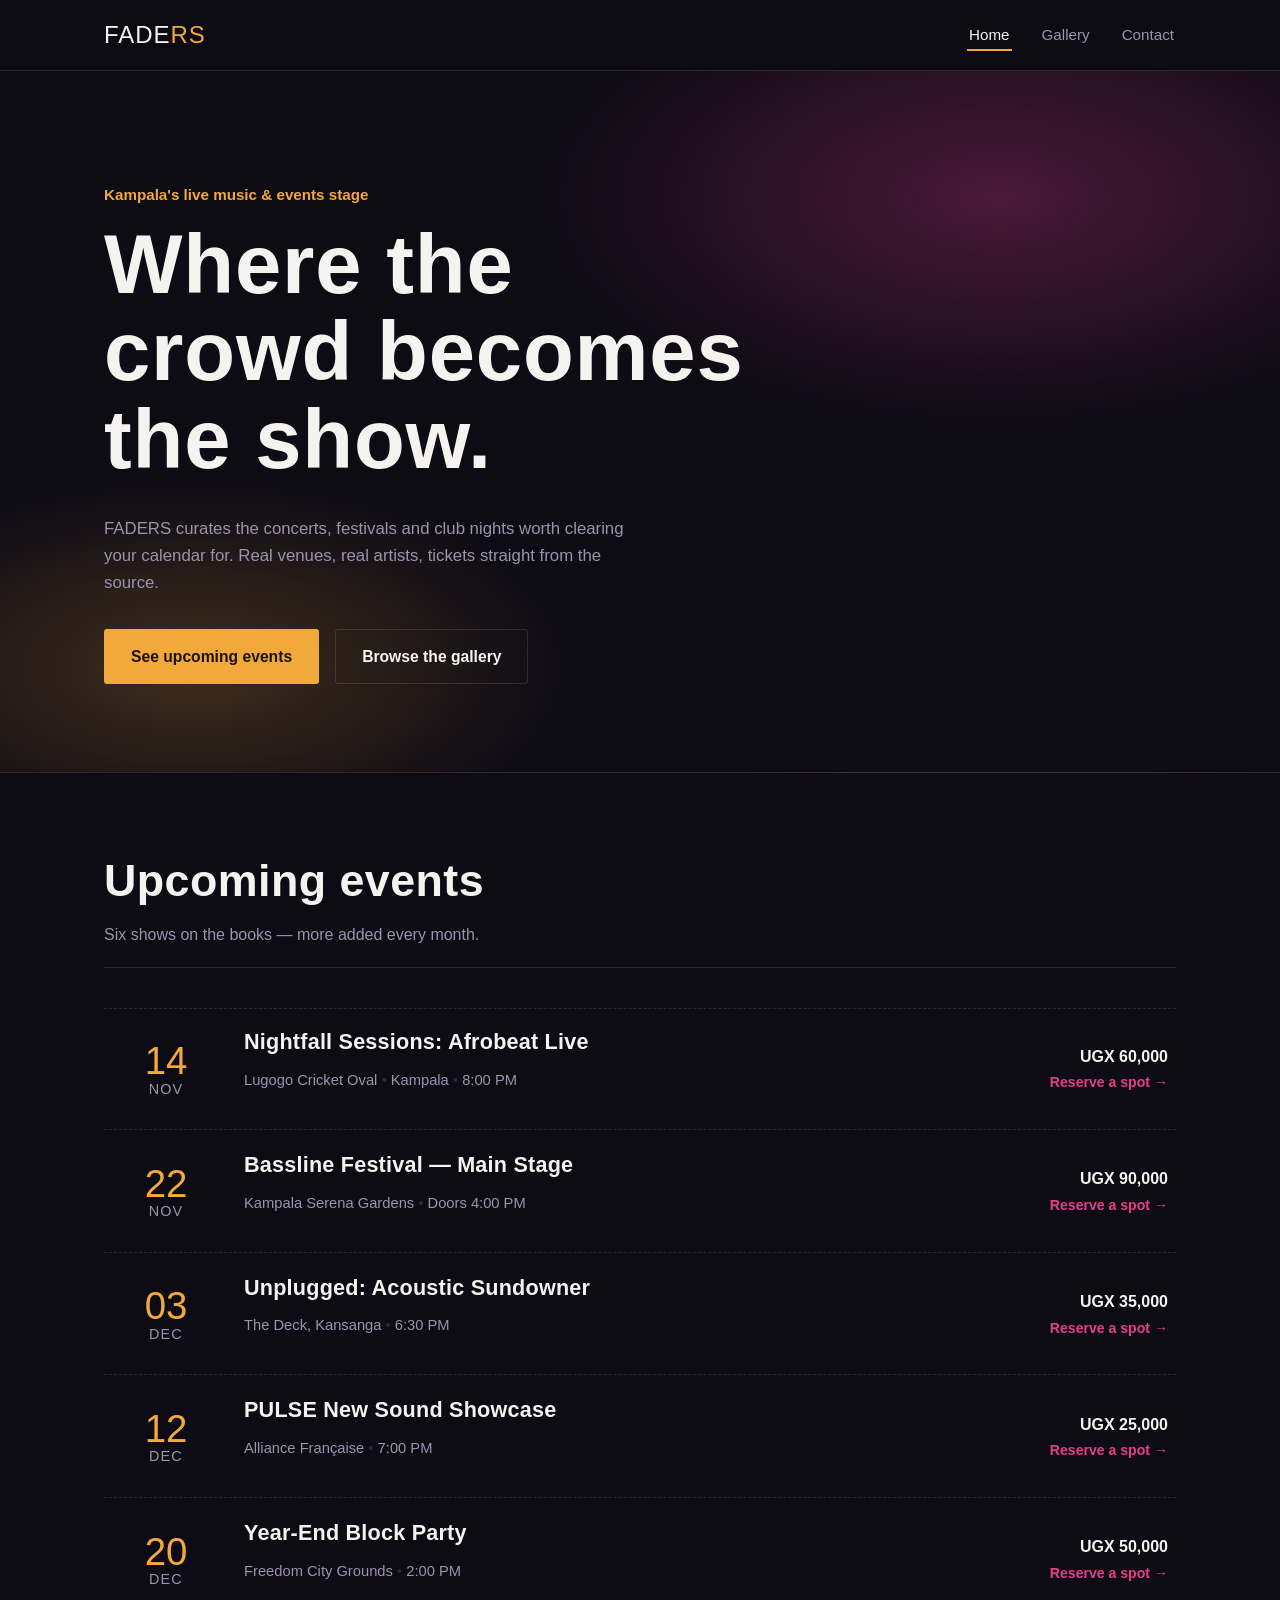
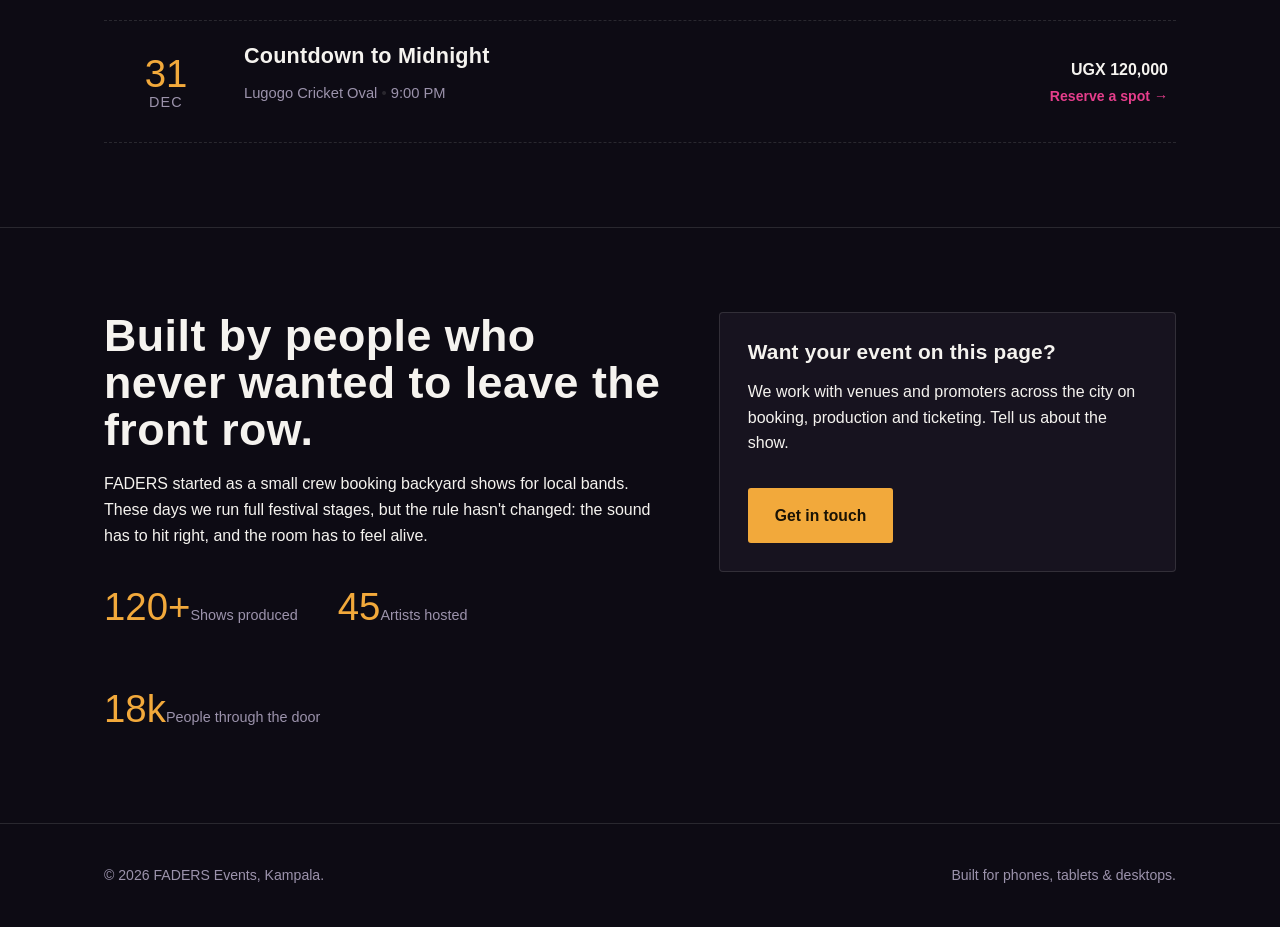
==== index.html @ a29835c3 "Rename PULSE to FADERS in index.html" ====
<!DOCTYPE html>
<html lang="en">
<head>
  <meta charset="UTF-8" />
  <meta name="viewport" content="width=device-width, initial-scale=1, viewport-fit=cover" />
  <title>FADERS— Live Concerts &amp; Events</title>
  <meta name="description" content="FADERS brings you the city's best concerts and live events — see who's playing next, browse the gallery, and get in touch." />
  <meta http-equiv="Content-Security-Policy" content="default-src 'self'; img-src 'self' https: data:; style-src 'self' https://fonts.googleapis.com 'unsafe-inline'; font-src https://fonts.gstatic.com; script-src 'self';">
  <link rel="stylesheet" href="css/styles.css" />
</head>
<body>
  <a class="skip-link" href="#main">Skip to content</a>

  <header class="site-header">
    <nav class="nav">
      <a class="brand" href="index.html">FADE<span>RS</span></a>
      <button class="nav-toggle" aria-label="Toggle menu" aria-expanded="false">
        <span></span><span></span><span></span>
      </button>
      <ul class="nav-links">
        <li><a href="index.html" aria-current="page">Home</a></li>
        <li><a href="gallery.html">Gallery</a></li>
        <li><a href="contact.html">Contact</a></li>
      </ul>
    </nav>
  </header>

  <main id="main">
    <section class="hero">
      <div class="container">
        <p class="hero-eyebrow">Kampala's live music &amp; events stage</p>
        <h1>Where the crowd becomes the show.</h1>
        <p class="lead">
          FADERS curates the concerts, festivals and club nights worth clearing your calendar for.
          Real venues, real artists, tickets straight from the source.
        </p>
        <div class="hero-actions">
          <a class="btn btn-primary" href="#events">See upcoming events</a>
          <a class="btn btn-ghost" href="gallery.html">Browse the gallery</a>
        </div>
      </div>
    </section>

    <section class="section" id="events">
      <div class="container">
        <div class="section-head">
          <div>
            <h2>Upcoming events</h2>
            <p>Six shows on the books — more added every month.</p>
          </div>
        </div>

        <div class="tickets">
          <article class="ticket">
            <div class="ticket-date"><span class="day">14</span><span class="mon">NOV</span></div>
            <div class="ticket-info">
              <h3>Nightfall Sessions: Afrobeat Live</h3>
              <p class="meta"><span>Lugogo Cricket Oval</span><span>Kampala</span><span>8:00 PM</span></p>
            </div>
            <div class="ticket-price"><span class="amount">UGX 60,000</span><a href="contact.html">Reserve a spot →</a></div>
          </article>

          <article class="ticket">
            <div class="ticket-date"><span class="day">22</span><span class="mon">NOV</span></div>
            <div class="ticket-info">
              <h3>Bassline Festival — Main Stage</h3>
              <p class="meta"><span>Kampala Serena Gardens</span><span>Doors 4:00 PM</span></p>
            </div>
            <div class="ticket-price"><span class="amount">UGX 90,000</span><a href="contact.html">Reserve a spot →</a></div>
          </article>

          <article class="ticket">
            <div class="ticket-date"><span class="day">03</span><span class="mon">DEC</span></div>
            <div class="ticket-info">
              <h3>Unplugged: Acoustic Sundowner</h3>
              <p class="meta"><span>The Deck, Kansanga</span><span>6:30 PM</span></p>
            </div>
            <div class="ticket-price"><span class="amount">UGX 35,000</span><a href="contact.html">Reserve a spot →</a></div>
          </article>

          <article class="ticket">
            <div class="ticket-date"><span class="day">12</span><span class="mon">DEC</span></div>
            <div class="ticket-info">
              <h3>PULSE New Sound Showcase</h3>
              <p class="meta"><span>Alliance Française</span><span>7:00 PM</span></p>
            </div>
            <div class="ticket-price"><span class="amount">UGX 25,000</span><a href="contact.html">Reserve a spot →</a></div>
          </article>

          <article class="ticket">
            <div class="ticket-date"><span class="day">20</span><span class="mon">DEC</span></div>
            <div class="ticket-info">
              <h3>Year-End Block Party</h3>
              <p class="meta"><span>Freedom City Grounds</span><span>2:00 PM</span></p>
            </div>
            <div class="ticket-price"><span class="amount">UGX 50,000</span><a href="contact.html">Reserve a spot →</a></div>
          </article>

          <article class="ticket">
            <div class="ticket-date"><span class="day">31</span><span class="mon">DEC</span></div>
            <div class="ticket-info">
              <h3>Countdown to Midnight</h3>
              <p class="meta"><span>Lugogo Cricket Oval</span><span>9:00 PM</span></p>
            </div>
            <div class="ticket-price"><span class="amount">UGX 120,000</span><a href="contact.html">Reserve a spot →</a></div>
          </article>
        </div>
      </div>
    </section>

    <section class="section" style="border-top:1px solid var(--line)">
      <div class="container about-grid">
        <div>
          <h2>Built by people who never wanted to leave the front row.</h2>
          <p>
            FADERS started as a small crew booking backyard shows for local bands.
            These days we run full festival stages, but the rule hasn't changed:
            the sound has to hit right, and the room has to feel alive.
          </p>
          <div class="stat-row">
            <div class="stat"><span class="num">120+</span><span class="label">Shows produced</span></div>
            <div class="stat"><span class="num">45</span><span class="label">Artists hosted</span></div>
            <div class="stat"><span class="num">18k</span><span class="label">People through the door</span></div>
          </div>
        </div>
        <div class="info-card">
          <h3>Want your event on this page?</h3>
          <p style="max-width:none;">
            We work with venues and promoters across the city on booking,
            production and ticketing. Tell us about the show.
          </p>
          <a class="btn btn-primary" href="contact.html" style="margin-top:16px;">Get in touch</a>
        </div>
      </div>
    </section>
  </main>

  <footer class="site-footer">
    <div class="container footer-row">
      <span>© 2026 FADERS Events, Kampala.</span>
      <span>Built for phones, tablets &amp; desktops.</span>
    </div>
  </footer>

  <script src="js/script.js"></script>
</body>
</html>
---- css/styles.css ----
/* =========================================================
   PULSE — Concert & Event Site
   Token system
   Color:
     --ink        #0D0B14  (stage-black background)
     --ink-raised #17131F  (panels, slightly lifted)
     --paper      #F5F3EF  (primary text / light surfaces)
     --muted      #9C93AC  (secondary text, violet-grey)
     --amber      #F2A93B  (spotlight accent — primary)
     --magenta    #E63E8C  (secondary accent — used sparingly)
     --line       rgba(245,243,239,0.12) (hairline dividers)
   Type:
     Display: "Bebas Neue" — poster/ticket headline face
     Body:    "Work Sans"  — clean, humanist body face
   ========================================================= */

@import url('https://fonts.googleapis.com/css2?family=Bebas+Neue&family=Work+Sans:wght@400;500;600&display=swap');

:root{
  --ink: #0D0B14;
  --ink-raised: #17131F;
  --paper: #F5F3EF;
  --muted: #9C93AC;
  --amber: #F2A93B;
  --magenta: #E63E8C;
  --line: rgba(245,243,239,0.12);
  --max: 1120px;
}

*{ box-sizing: border-box; }
html{ scroll-behavior: smooth; }

body{
  margin:0;
  background: var(--ink);
  color: var(--paper);
  font-family: 'Work Sans', -apple-system, BlinkMacSystemFont, sans-serif;
  font-size: 16px;
  line-height: 1.6;
  -webkit-font-smoothing: antialiased;
}

img{ max-width:100%; display:block; }
a{ color: inherit; text-decoration:none; }

h1,h2,h3{
  font-family:'Bebas Neue', 'Work Sans', sans-serif;
  letter-spacing: 0.01em;
  line-height: 1.05;
  margin: 0 0 0.4em;
}
h1{ font-size: clamp(2.6rem, 7vw, 5.2rem); }
h2{ font-size: clamp(1.8rem, 4.2vw, 2.8rem); }
h3{ font-size: 1.3rem; }
p{ max-width: 62ch; color: var(--paper); }
p.lead{ color: var(--muted); font-size:1.05rem; max-width:56ch; }

.container{
  max-width: var(--max);
  margin: 0 auto;
  padding: 0 24px;
}

/* ---------- Header / nav ---------- */
.site-header{
  position: sticky; top:0; z-index: 50;
  background: rgba(13,11,20,0.86);
  backdrop-filter: blur(10px);
  border-bottom: 1px solid var(--line);
}
.nav{
  display:flex; align-items:center; justify-content:space-between;
  padding: 16px 24px;
  max-width: var(--max); margin:0 auto;
}
.brand{
  font-family:'Bebas Neue', sans-serif;
  font-size: 1.5rem;
  letter-spacing: 0.04em;
  color: var(--paper);
}
.brand span{ color: var(--amber); }

.nav-links{
  display:flex; gap: 28px;
  list-style:none; margin:0; padding:0;
}
.nav-links a{
  color: var(--muted);
  font-weight:500;
  font-size: 0.95rem;
  padding: 6px 2px;
  border-bottom: 2px solid transparent;
  transition: color .2s ease, border-color .2s ease;
}
.nav-links a:hover,
.nav-links a[aria-current="page"]{
  color: var(--paper);
  border-color: var(--amber);
}

.nav-toggle{
  display:none;
  background:none; border:0; cursor:pointer;
  padding: 6px;
}
.nav-toggle span{
  display:block; width:24px; height:2px; margin:5px 0;
  background: var(--paper); transition: transform .2s ease, opacity .2s ease;
}

@media (max-width: 760px){
  .nav-toggle{ display:block; }
  .nav-links{
    position:absolute; top:100%; left:0; right:0;
    flex-direction:column; gap:0;
    background: var(--ink-raised);
    border-bottom: 1px solid var(--line);
    max-height:0; overflow:hidden;
    transition: max-height .25s ease;
  }
  .nav-links.open{ max-height: 320px; }
  .nav-links li{ border-top:1px solid var(--line); }
  .nav-links a{ display:block; padding: 16px 24px; border-bottom:none; }
}

/* ---------- Hero ---------- */
.hero{
  position:relative;
  padding: 96px 0 88px;
  overflow:hidden;
  background:
    radial-gradient(60% 55% at 78% 18%, rgba(230,62,140,0.28), transparent 60%),
    radial-gradient(50% 45% at 15% 85%, rgba(242,169,59,0.22), transparent 60%),
    var(--ink);
  border-bottom: 1px solid var(--line);
}
.hero-eyebrow{
  color: var(--amber);
  font-weight:600;
  font-size:0.95rem;
  margin-bottom: 14px;
}
.hero h1{ max-width: 14ch; }
.hero .lead{ margin-top: 18px; }
.hero-actions{ display:flex; gap:16px; margin-top:32px; flex-wrap:wrap; }

.btn{
  display:inline-flex; align-items:center; gap:8px;
  padding: 14px 26px;
  border-radius: 3px;
  font-weight:600; font-size:0.98rem;
  border: 1px solid transparent;
  cursor:pointer;
  transition: transform .15s ease, background .2s ease, border-color .2s ease;
}
.btn:active{ transform: translateY(1px); }
.btn-primary{ background: var(--amber); color: #1a1305; }
.btn-primary:hover{ background:#f7ba5a; }
.btn-ghost{ border-color: var(--line); color: var(--paper); }
.btn-ghost:hover{ border-color: var(--paper); }

/* ---------- Ticket-stub event list ---------- */
.section{ padding: 84px 0; }
.section-head{
  display:flex; align-items:baseline; justify-content:space-between;
  gap:24px; margin-bottom: 40px; flex-wrap:wrap;
  border-bottom: 1px solid var(--line);
  padding-bottom: 20px;
}
.section-head p{ color: var(--muted); margin:0; }

.tickets{ display:flex; flex-direction:column; gap:2px; }

.ticket{
  display:grid;
  grid-template-columns: 108px 1fr auto;
  align-items:center;
  gap: 24px;
  padding: 22px 8px;
  border-bottom: 1px dashed var(--line);
  position:relative;
}
.ticket:first-child{ border-top: 1px dashed var(--line); }

.ticket-date{
  font-family:'Bebas Neue', sans-serif;
  color: var(--amber);
  text-align:center;
  line-height:1;
}
.ticket-date .day{ font-size: 2.4rem; display:block; }
.ticket-date .mon{ font-size: 0.9rem; color: var(--muted); letter-spacing:0.08em; }

.ticket-info h3{ margin:0 0 6px; font-size:1.35rem; }
.ticket-info .meta{ color: var(--muted); font-size:0.92rem; }
.ticket-info .meta span:not(:last-child)::after{ content:"  •  "; color: var(--line); }

.ticket-price{ text-align:right; }
.ticket-price .amount{ display:block; font-weight:600; color: var(--paper); }
.ticket-price a{
  font-size:0.88rem; color: var(--magenta); font-weight:600;
}

@media (max-width: 620px){
  .ticket{ grid-template-columns: 72px 1fr; }
  .ticket-price{ grid-column: 1 / -1; text-align:left; margin-top:6px; }
}

/* ---------- About / stats ---------- */
.about-grid{
  display:grid; grid-template-columns: 1.1fr 0.9fr; gap: 56px; align-items:start;
}
.stat-row{ display:flex; gap: 40px; margin-top: 28px; flex-wrap:wrap; }
.stat .num{ font-family:'Bebas Neue', sans-serif; font-size:2.4rem; color: var(--amber); }
.stat .label{ color: var(--muted); font-size:0.9rem; }

@media (max-width: 820px){
  .about-grid{ grid-template-columns: 1fr; }
}

/* ---------- Gallery ---------- */
.filter-bar{
  display:flex; gap:10px; flex-wrap:wrap; margin-bottom: 32px;
}
.filter-btn{
  background:none; border:1px solid var(--line); color: var(--muted);
  padding: 9px 18px; border-radius: 999px; font-size:0.88rem; font-weight:500;
  cursor:pointer; transition: all .2s ease;
}
.filter-btn:hover{ border-color: var(--amber); color: var(--paper); }
.filter-btn.active{ background: var(--amber); border-color: var(--amber); color:#1a1305; }

.gallery-grid{
  display:grid;
  grid-template-columns: repeat(4, 1fr);
  grid-auto-rows: 160px;
  gap: 10px;
}
.gallery-item{
  position:relative; overflow:hidden; cursor:pointer;
  background: var(--ink-raised);
}
.gallery-item img{
  width:100%; height:100%; object-fit:cover;
  transition: transform .4s ease, filter .4s ease;
  filter: grayscale(0.15) contrast(1.05);
}
.gallery-item:hover img{ transform: scale(1.06); filter: grayscale(0) contrast(1.1); }
.gallery-item .tag{
  position:absolute; left:10px; bottom:10px;
  font-size:0.72rem; font-weight:600; letter-spacing:0.03em;
  color: var(--paper); background: rgba(13,11,20,0.72);
  padding: 5px 10px; border-radius:3px;
  backdrop-filter: blur(3px);
}

.gallery-item.big{ grid-row: span 2; grid-column: span 2; }

@media (max-width: 900px){
  .gallery-grid{ grid-template-columns: repeat(3, 1fr); grid-auto-rows: 130px; }
}
@media (max-width: 620px){
  .gallery-grid{ grid-template-columns: repeat(2, 1fr); grid-auto-rows: 120px; }
  .gallery-item.big{ grid-column: span 2; grid-row: span 1; }
}

/* Lightbox */
.lightbox{
  position:fixed; inset:0; background: rgba(8,7,12,0.94);
  display:none; align-items:center; justify-content:center;
  z-index: 100; padding: 24px;
}
.lightbox.open{ display:flex; }
.lightbox img{ max-width: min(920px, 92vw); max-height: 82vh; border-radius:4px; }
.lightbox-cap{ color: var(--muted); text-align:center; margin-top:14px; font-size:0.9rem; }
.lightbox-close{
  position:absolute; top:22px; right:26px;
  background:none; border:1px solid var(--line); color: var(--paper);
  width:40px; height:40px; border-radius:50%; font-size:1.1rem; cursor:pointer;
}
.lightbox-nav{
  position:absolute; top:50%; transform:translateY(-50%);
  background:none; border:1px solid var(--line); color: var(--paper);
  width:44px; height:44px; border-radius:50%; font-size:1.2rem; cursor:pointer;
}
.lightbox-prev{ left:20px; } .lightbox-next{ right:20px; }

/* ---------- Contact ---------- */
.contact-grid{
  display:grid; grid-template-columns: 1fr 0.85fr; gap: 56px;
}
.field{ margin-bottom: 20px; }
.field label{
  display:block; font-size:0.86rem; color: var(--muted); margin-bottom:8px; font-weight:500;
}
.field input, .field textarea{
  width:100%; background: var(--ink-raised); border: 1px solid var(--line);
  color: var(--paper); padding: 13px 14px; border-radius:4px; font-size:0.98rem;
  font-family: inherit;
}
.field input:focus, .field textarea:focus{
  outline: 2px solid var(--amber); outline-offset:1px; border-color: var(--amber);
}
.field .error{ color: var(--magenta); font-size:0.82rem; margin-top:6px; display:none; }
.field.invalid .error{ display:block; }
.field.invalid input, .field.invalid textarea{ border-color: var(--magenta); }

.form-status{
  margin-top:16px; padding:14px 16px; border-radius:4px; font-size:0.92rem;
  display:none; border:1px solid var(--line);
}
.form-status.show{ display:block; }
.form-status.ok{ color: var(--amber); border-color: var(--amber); }

.info-card{
  background: var(--ink-raised); border:1px solid var(--line); border-radius:4px;
  padding: 28px; margin-bottom:18px;
}
.info-card h3{ margin-bottom:10px; }
.info-card .row{ display:flex; gap:12px; color:var(--muted); margin-bottom:8px; font-size:0.94rem; }
.socials{ display:flex; gap:14px; margin-top:16px; }
.socials a{
  border:1px solid var(--line); border-radius:50%; width:38px; height:38px;
  display:flex; align-items:center; justify-content:center; font-size:0.85rem;
  color: var(--paper); transition: border-color .2s ease, color .2s ease;
}
.socials a:hover{ border-color: var(--amber); color: var(--amber); }

@media (max-width: 820px){
  .contact-grid{ grid-template-columns: 1fr; }
}

/* ---------- Footer ---------- */
.site-footer{
  border-top:1px solid var(--line);
  padding: 40px 0;
  color: var(--muted);
  font-size:0.88rem;
}
.footer-row{
  display:flex; justify-content:space-between; align-items:center; flex-wrap:wrap; gap:12px;
}

/* ---------- Utility ---------- */
.skip-link{
  position:absolute; left:-999px; top:0;
  background: var(--amber); color:#1a1305; padding:10px 16px; z-index:200;
}
.skip-link:focus{ left: 12px; top:12px; }

@media (prefers-reduced-motion: reduce){
  *{ animation-duration:0.001ms !important; transition-duration:0.001ms !important; }
}
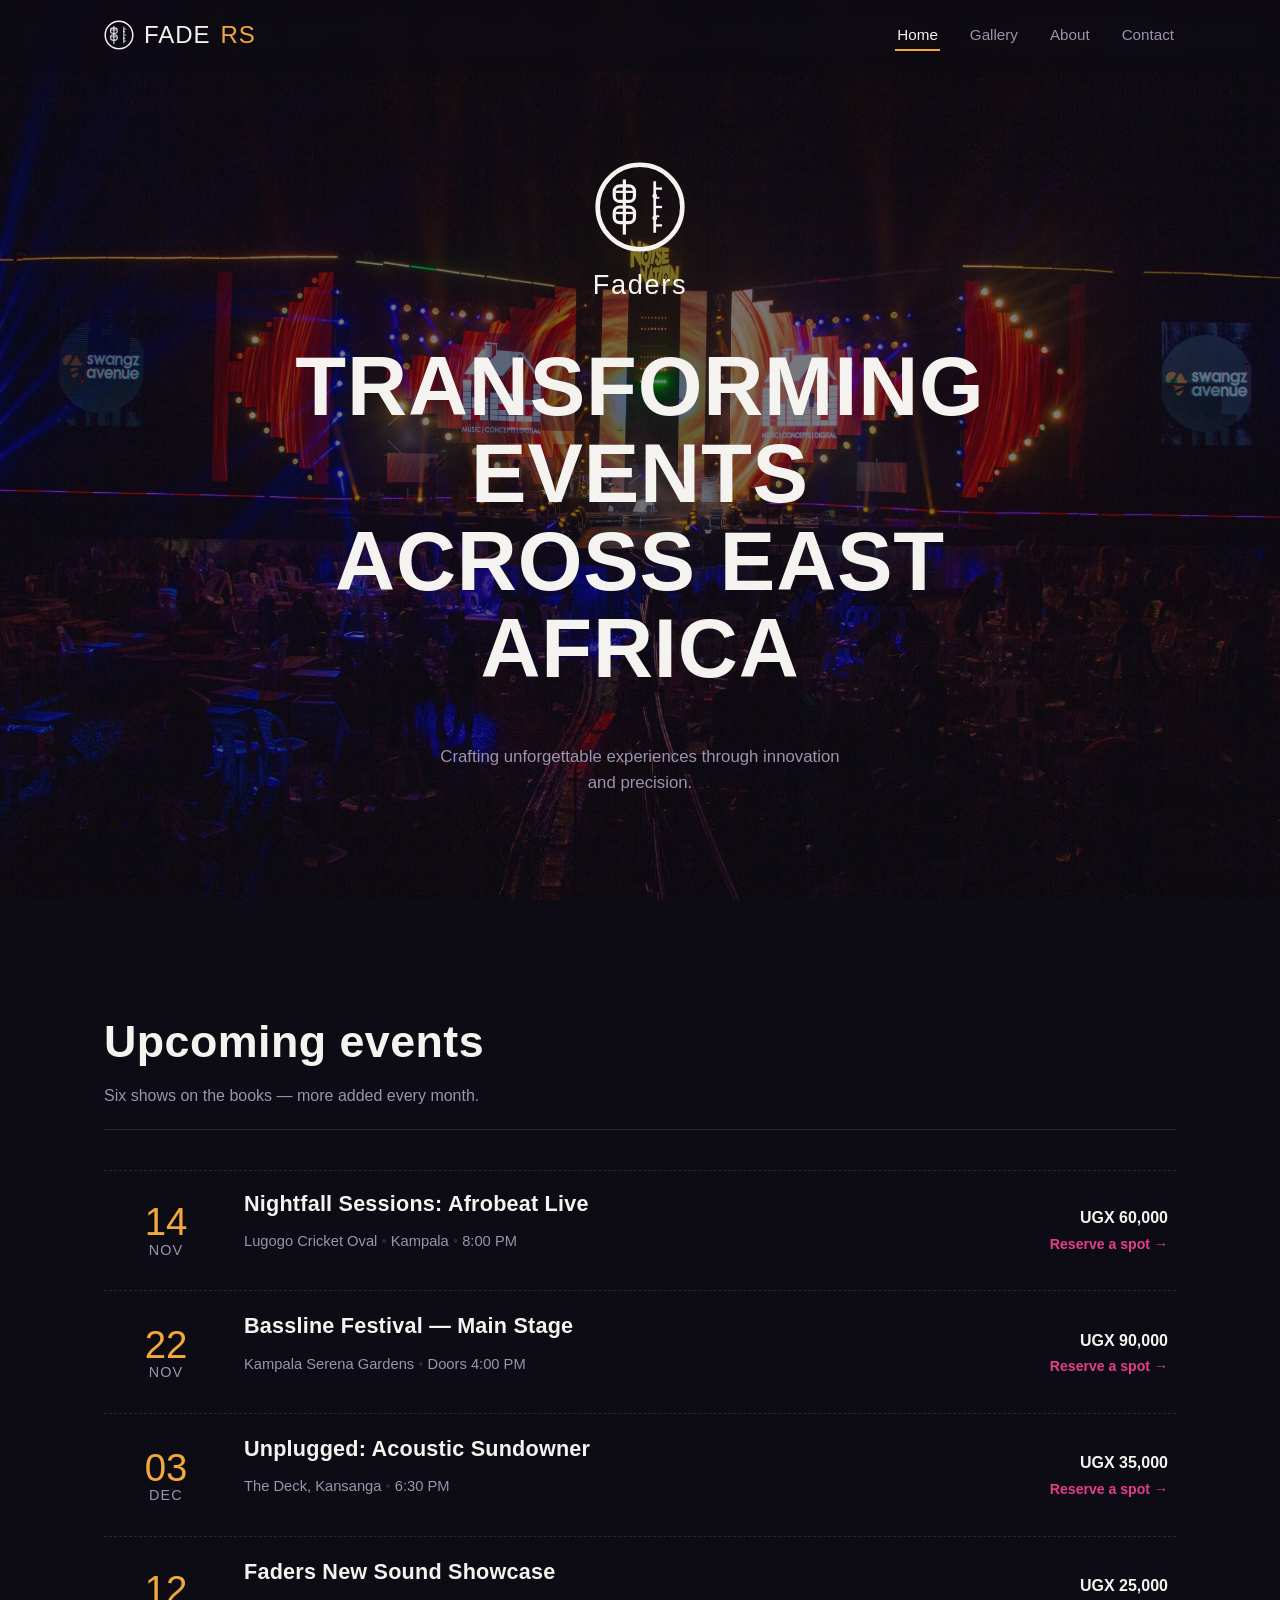
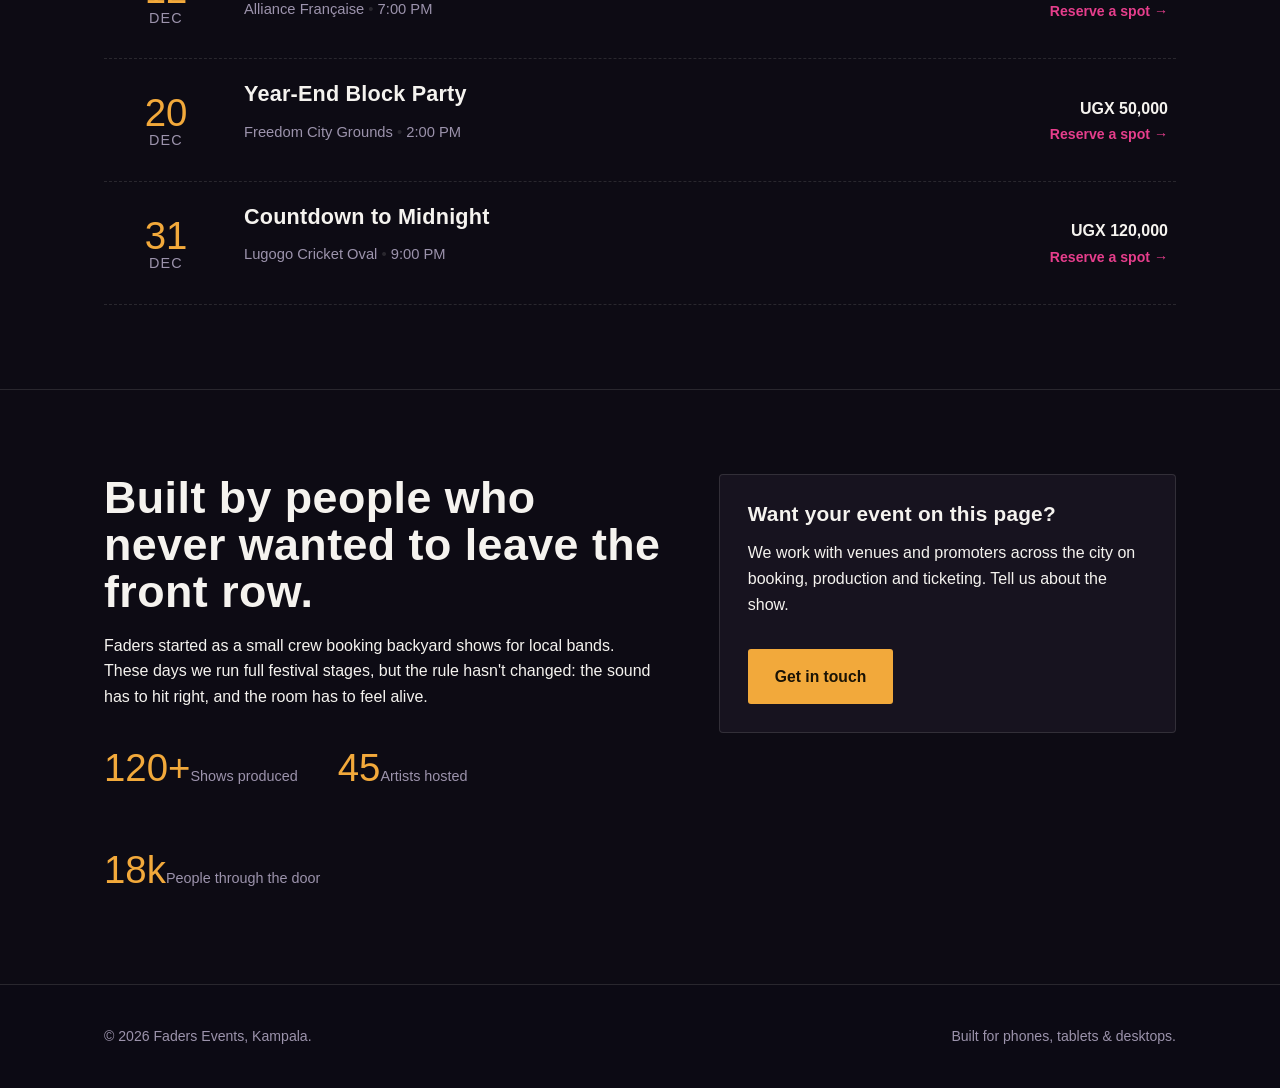
==== commit ee106e18: "Add files via upload" ====
--- a/index.html
+++ b/index.html
@@ -3,23 +3,44 @@
 <head>
   <meta charset="UTF-8" />
   <meta name="viewport" content="width=device-width, initial-scale=1, viewport-fit=cover" />
-  <title>FADERS— Live Concerts &amp; Events</title>
-  <meta name="description" content="FADERS brings you the city's best concerts and live events — see who's playing next, browse the gallery, and get in touch." />
+  <title>Faders — Live Concerts &amp; Events</title>
+  <meta name="description" content="Faders brings you the city's best concerts and live events — see who's playing next, browse the gallery, and get in touch." />
   <meta http-equiv="Content-Security-Policy" content="default-src 'self'; img-src 'self' https: data:; style-src 'self' https://fonts.googleapis.com 'unsafe-inline'; font-src https://fonts.gstatic.com; script-src 'self';">
   <link rel="stylesheet" href="css/styles.css" />
 </head>
 <body>
   <a class="skip-link" href="#main">Skip to content</a>
 
-  <header class="site-header">
+  <div class="site-top-bg" aria-hidden="true"></div>
+
+  <header class="site-header site-header--home">
     <nav class="nav">
-      <a class="brand" href="index.html">FADE<span>RS</span></a>
+      <a class="brand" href="index.html">
+        <svg class="brand-mark" viewBox="0 0 100 100" aria-hidden="true" focusable="false">
+          <circle cx="50" cy="50" r="46" fill="none" stroke="currentColor" stroke-width="5"/>
+          <line x1="33" y1="20" x2="33" y2="80" stroke="currentColor" stroke-width="3.5"/>
+          <rect x="22" y="27" width="22" height="17" rx="6" fill="none" stroke="currentColor" stroke-width="3.5"/>
+          <line x1="23.5" y1="33.5" x2="42.5" y2="33.5" stroke="currentColor" stroke-width="2.5"/>
+          <rect x="22" y="50" width="22" height="17" rx="6" fill="none" stroke="currentColor" stroke-width="3.5"/>
+          <line x1="23.5" y1="56.5" x2="42.5" y2="56.5" stroke="currentColor" stroke-width="2.5"/>
+          <line x1="66" y1="22" x2="66" y2="78" stroke="currentColor" stroke-width="3"/>
+          <line x1="66" y1="30" x2="74" y2="30" stroke="currentColor" stroke-width="2.5"/>
+          <line x1="66" y1="40" x2="71" y2="40" stroke="currentColor" stroke-width="2"/>
+          <line x1="66" y1="50" x2="74" y2="50" stroke="currentColor" stroke-width="2.5"/>
+          <line x1="66" y1="60" x2="71" y2="60" stroke="currentColor" stroke-width="2"/>
+          <line x1="66" y1="70" x2="74" y2="70" stroke="currentColor" stroke-width="2.5"/>
+          <circle cx="66" cy="38" r="2.6" fill="currentColor"/>
+          <circle cx="66" cy="62" r="2.6" fill="currentColor"/>
+        </svg>
+        FADE<span>RS</span>
+      </a>
       <button class="nav-toggle" aria-label="Toggle menu" aria-expanded="false">
         <span></span><span></span><span></span>
       </button>
       <ul class="nav-links">
         <li><a href="index.html" aria-current="page">Home</a></li>
         <li><a href="gallery.html">Gallery</a></li>
+        <li><a href="about.html">About</a></li>
         <li><a href="contact.html">Contact</a></li>
       </ul>
     </nav>
@@ -28,16 +49,27 @@
   <main id="main">
     <section class="hero">
       <div class="container">
-        <p class="hero-eyebrow">Kampala's live music &amp; events stage</p>
-        <h1>Where the crowd becomes the show.</h1>
-        <p class="lead">
-          FADERS curates the concerts, festivals and club nights worth clearing your calendar for.
-          Real venues, real artists, tickets straight from the source.
-        </p>
-        <div class="hero-actions">
-          <a class="btn btn-primary" href="#events">See upcoming events</a>
-          <a class="btn btn-ghost" href="gallery.html">Browse the gallery</a>
+        <div class="hero-badge">
+          <svg class="hero-badge-mark" viewBox="0 0 100 100" aria-hidden="true" focusable="false">
+            <circle cx="50" cy="50" r="46" fill="none" stroke="currentColor" stroke-width="5"/>
+            <line x1="33" y1="20" x2="33" y2="80" stroke="currentColor" stroke-width="3.5"/>
+            <rect x="22" y="27" width="22" height="17" rx="6" fill="none" stroke="currentColor" stroke-width="3.5"/>
+            <line x1="23.5" y1="33.5" x2="42.5" y2="33.5" stroke="currentColor" stroke-width="2.5"/>
+            <rect x="22" y="50" width="22" height="17" rx="6" fill="none" stroke="currentColor" stroke-width="3.5"/>
+            <line x1="23.5" y1="56.5" x2="42.5" y2="56.5" stroke="currentColor" stroke-width="2.5"/>
+            <line x1="66" y1="22" x2="66" y2="78" stroke="currentColor" stroke-width="3"/>
+            <line x1="66" y1="30" x2="74" y2="30" stroke="currentColor" stroke-width="2.5"/>
+            <line x1="66" y1="40" x2="71" y2="40" stroke="currentColor" stroke-width="2"/>
+            <line x1="66" y1="50" x2="74" y2="50" stroke="currentColor" stroke-width="2.5"/>
+            <line x1="66" y1="60" x2="71" y2="60" stroke="currentColor" stroke-width="2"/>
+            <line x1="66" y1="70" x2="74" y2="70" stroke="currentColor" stroke-width="2.5"/>
+            <circle cx="66" cy="38" r="2.6" fill="currentColor"/>
+            <circle cx="66" cy="62" r="2.6" fill="currentColor"/>
+          </svg>
+          <span class="hero-badge-word">Faders</span>
         </div>
+        <h1>Transforming events<br>across East Africa</h1>
+        <p class="lead">Crafting unforgettable experiences through innovation and precision.</p>
       </div>
     </section>
 
@@ -81,7 +113,7 @@
           <article class="ticket">
             <div class="ticket-date"><span class="day">12</span><span class="mon">DEC</span></div>
             <div class="ticket-info">
-              <h3>PULSE New Sound Showcase</h3>
+              <h3>Faders New Sound Showcase</h3>
               <p class="meta"><span>Alliance Française</span><span>7:00 PM</span></p>
             </div>
             <div class="ticket-price"><span class="amount">UGX 25,000</span><a href="contact.html">Reserve a spot →</a></div>
@@ -113,7 +145,7 @@
         <div>
           <h2>Built by people who never wanted to leave the front row.</h2>
           <p>
-            FADERS started as a small crew booking backyard shows for local bands.
+            Faders started as a small crew booking backyard shows for local bands.
             These days we run full festival stages, but the rule hasn't changed:
             the sound has to hit right, and the room has to feel alive.
           </p>
@@ -137,7 +169,7 @@
 
   <footer class="site-footer">
     <div class="container footer-row">
-      <span>© 2026 FADERS Events, Kampala.</span>
+      <span>© 2026 Faders Events, Kampala.</span>
       <span>Built for phones, tablets &amp; desktops.</span>
     </div>
   </footer>
--- a/css/styles.css
+++ b/css/styles.css
@@ -1,5 +1,5 @@
 /* =========================================================
-   PULSE — Concert & Event Site
+   Faders — Concert & Event Site
    Token system
    Color:
      --ink        #0D0B14  (stage-black background)
@@ -68,18 +68,34 @@
   backdrop-filter: blur(10px);
   border-bottom: 1px solid var(--line);
 }
+/* On the home page the header sits directly over the stage photo, so it's
+   lighter than the solid version other pages use — the light beams show
+   through at the very top, with the blur keeping the nav text readable. */
+.site-header--home{
+  background: rgba(13,11,20,0.4);
+  border-bottom-color: transparent;
+}
 .nav{
   display:flex; align-items:center; justify-content:space-between;
   padding: 16px 24px;
   max-width: var(--max); margin:0 auto;
 }
 .brand{
+  display:flex;
+  align-items:center;
+  gap: 10px;
   font-family:'Bebas Neue', sans-serif;
   font-size: 1.5rem;
   letter-spacing: 0.04em;
   color: var(--paper);
 }
 .brand span{ color: var(--amber); }
+.brand-mark{
+  width: 30px;
+  height: 30px;
+  color: var(--paper);
+  flex-shrink:0;
+}
 
 .nav-links{
   display:flex; gap: 28px;
@@ -124,26 +140,61 @@
   .nav-links a{ display:block; padding: 16px 24px; border-bottom:none; }
 }
 
-/* ---------- Hero ---------- */
+/* ---------- Whole-page background photo ----------
+   Fixed full-viewport layer behind every section on the home page — the
+   photo is shown as given (cover + center, no cropping/repositioning),
+   with a single flat dark tint on top just for text legibility. Because
+   it's position:fixed (not background-attachment:fixed), it stays put
+   while the page content scrolls over it, on desktop and mobile alike. */
+.site-top-bg{
+  position:fixed;
+  top:0; left:0; right:0; bottom:0;
+  z-index:-1;
+  pointer-events:none;
+  background-color: var(--ink);
+  background-image:
+    linear-gradient(rgba(13,11,20,0.55), rgba(13,11,20,0.55)),
+    url("../images/hero-bg.jpg");
+  background-repeat: no-repeat;
+  background-position: center;
+  background-size: cover;
+}
+
 .hero{
   position:relative;
-  padding: 96px 0 88px;
+  min-height: 560px;
+  padding: 90px 0 120px;
   overflow:hidden;
-  background:
-    radial-gradient(60% 55% at 78% 18%, rgba(230,62,140,0.28), transparent 60%),
-    radial-gradient(50% 45% at 15% 85%, rgba(242,169,59,0.22), transparent 60%),
-    var(--ink);
-  border-bottom: 1px solid var(--line);
-}
-.hero-eyebrow{
-  color: var(--amber);
-  font-weight:600;
-  font-size:0.95rem;
-  margin-bottom: 14px;
-}
-.hero h1{ max-width: 14ch; }
-.hero .lead{ margin-top: 18px; }
-.hero-actions{ display:flex; gap:16px; margin-top:32px; flex-wrap:wrap; }
+  display:flex;
+  align-items:center;
+  justify-content:center;
+}
+.hero .container{
+  text-align:center;
+  display:flex;
+  flex-direction:column;
+  align-items:center;
+}
+.hero-badge{
+  display:flex;
+  flex-direction:column;
+  align-items:center;
+  gap: 10px;
+  margin-bottom: 36px;
+}
+.hero-badge-mark{
+  width: 92px;
+  height: 92px;
+  color: var(--paper);
+}
+.hero-badge-word{
+  font-family:'Bebas Neue', sans-serif;
+  font-size: 1.7rem;
+  letter-spacing: 0.06em;
+  color: var(--paper);
+}
+.hero h1{ max-width: 16ch; text-transform: uppercase; }
+.hero .lead{ margin-top: 18px; max-width: 46ch; }
 
 .btn{
   display:inline-flex; align-items:center; gap:8px;
@@ -337,6 +388,7 @@
   padding: 40px 0;
   color: var(--muted);
   font-size:0.88rem;
+  background: rgba(13,11,20,0.55);
 }
 .footer-row{
   display:flex; justify-content:space-between; align-items:center; flex-wrap:wrap; gap:12px;
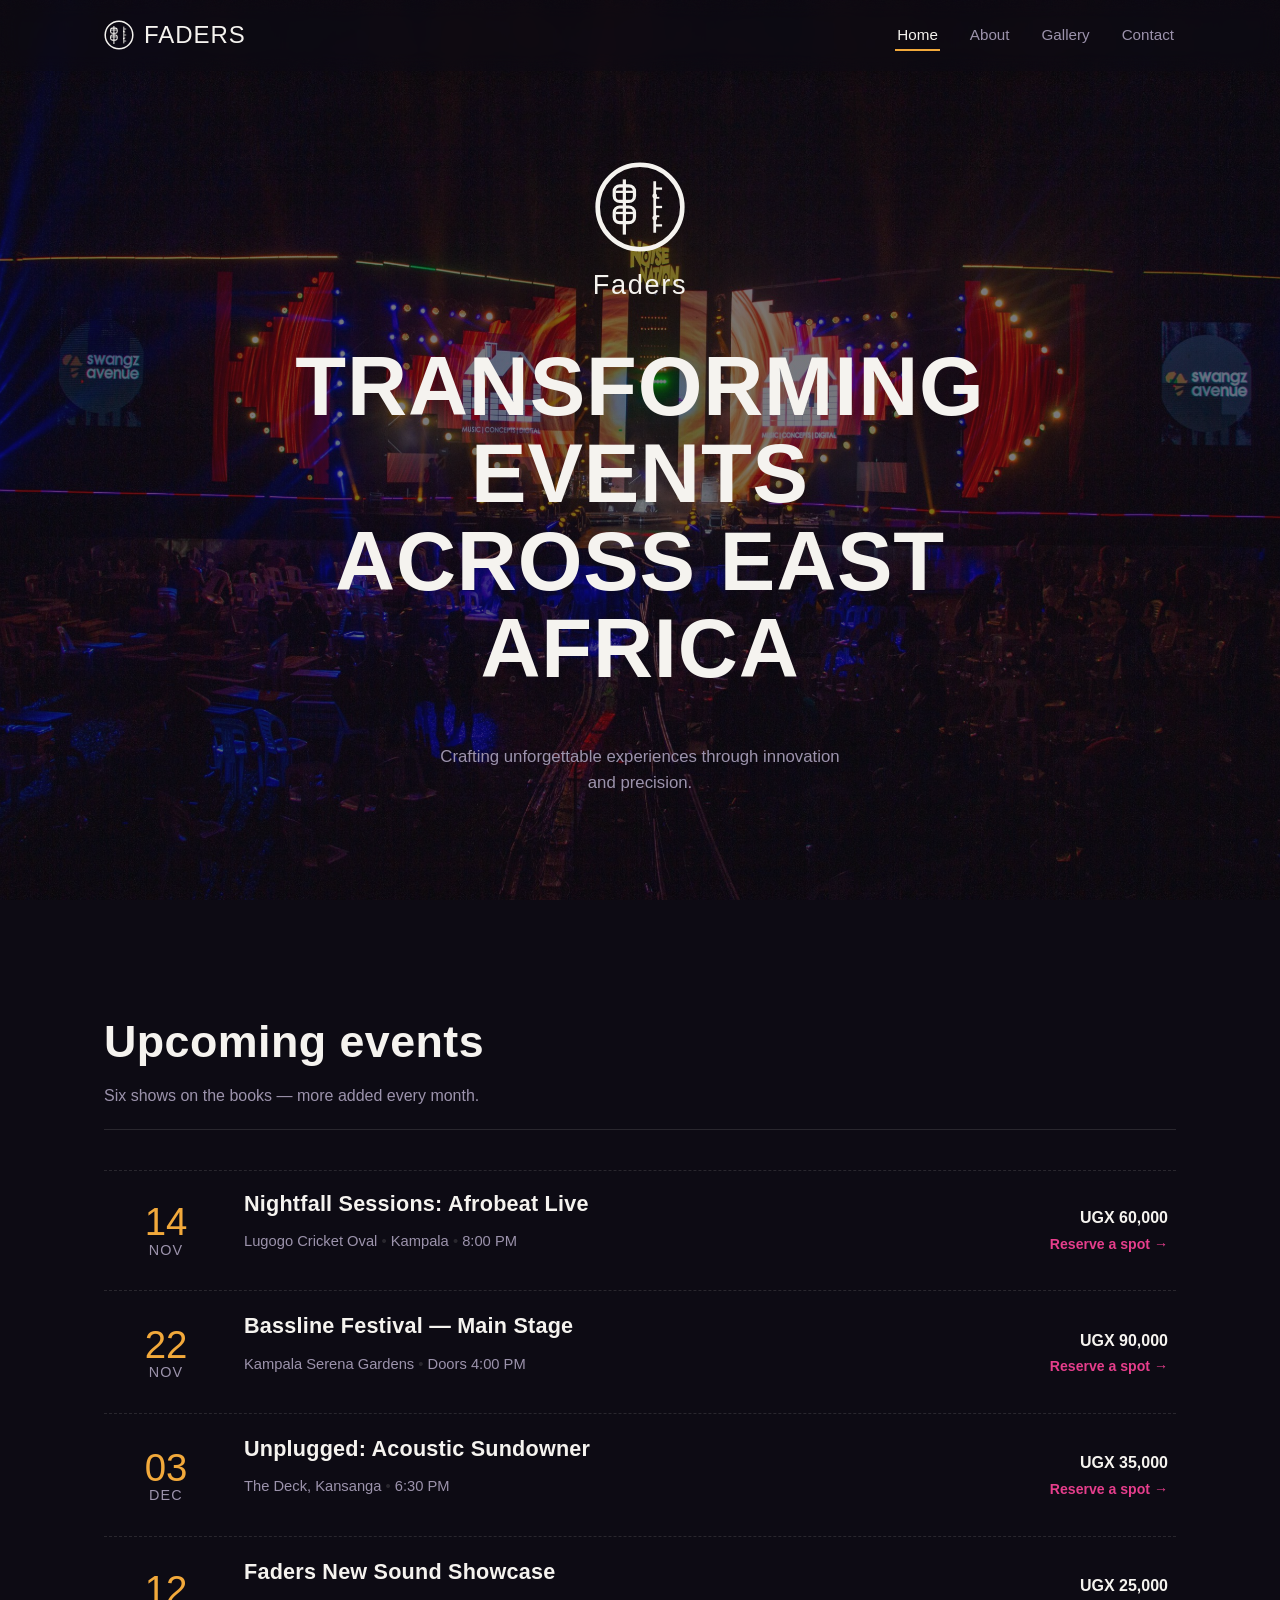
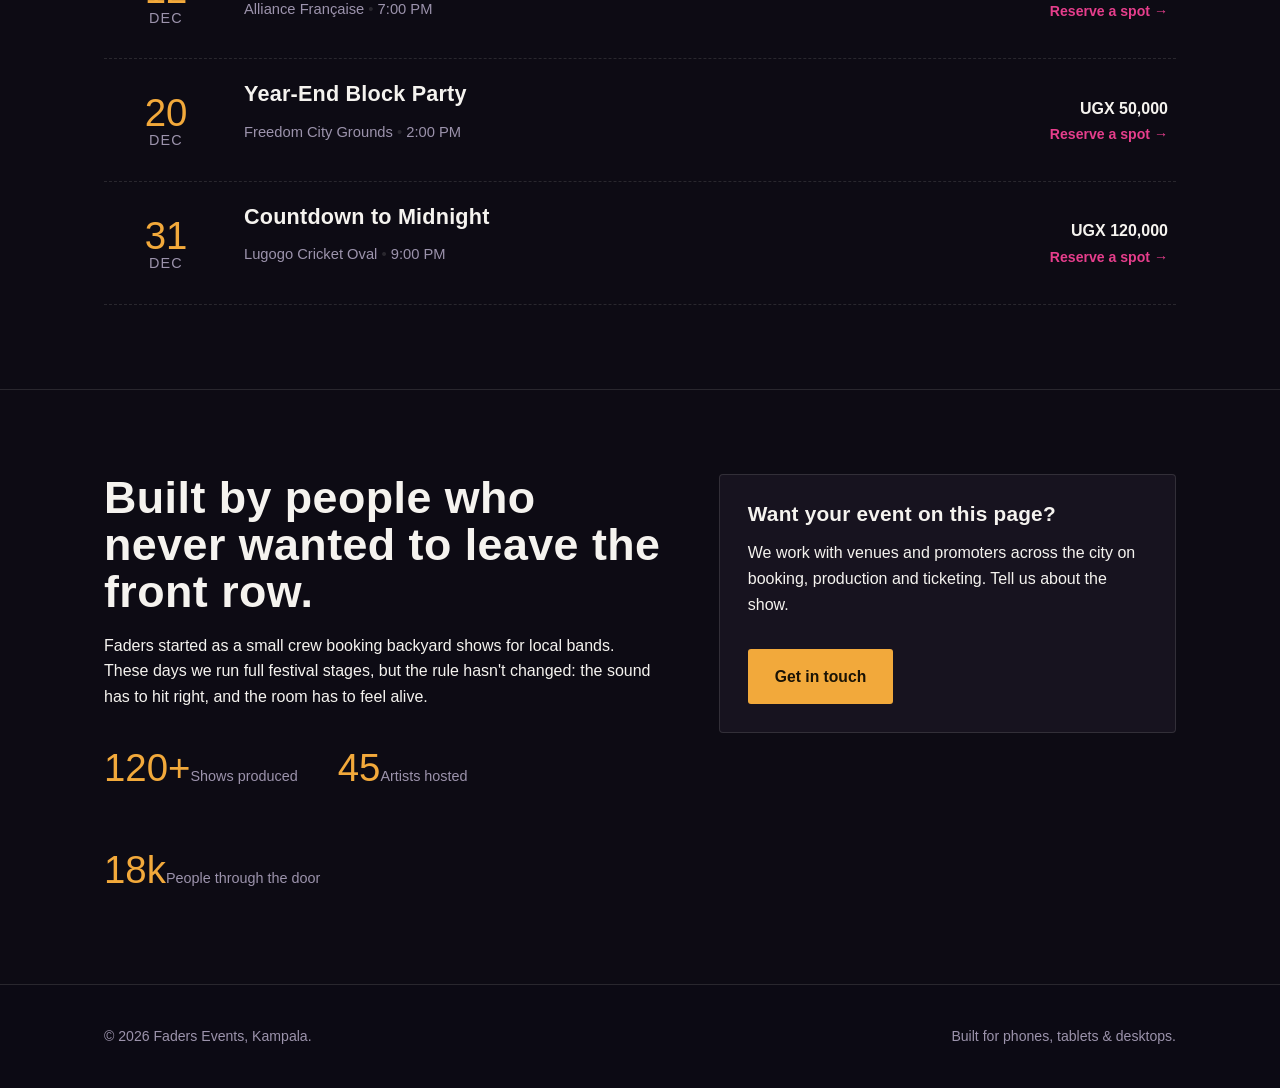
==== commit e505c81c: "Fix spelling of 'FADE' to 'FADERS' in index.html" ====
--- a/index.html
+++ b/index.html
@@ -32,15 +32,15 @@
           <circle cx="66" cy="38" r="2.6" fill="currentColor"/>
           <circle cx="66" cy="62" r="2.6" fill="currentColor"/>
         </svg>
-        FADE<span>RS</span>
+        FADERS
       </a>
       <button class="nav-toggle" aria-label="Toggle menu" aria-expanded="false">
         <span></span><span></span><span></span>
       </button>
       <ul class="nav-links">
         <li><a href="index.html" aria-current="page">Home</a></li>
+        <li><a href="about.html">About</a></li>
         <li><a href="gallery.html">Gallery</a></li>
-        <li><a href="about.html">About</a></li>
         <li><a href="contact.html">Contact</a></li>
       </ul>
     </nav>
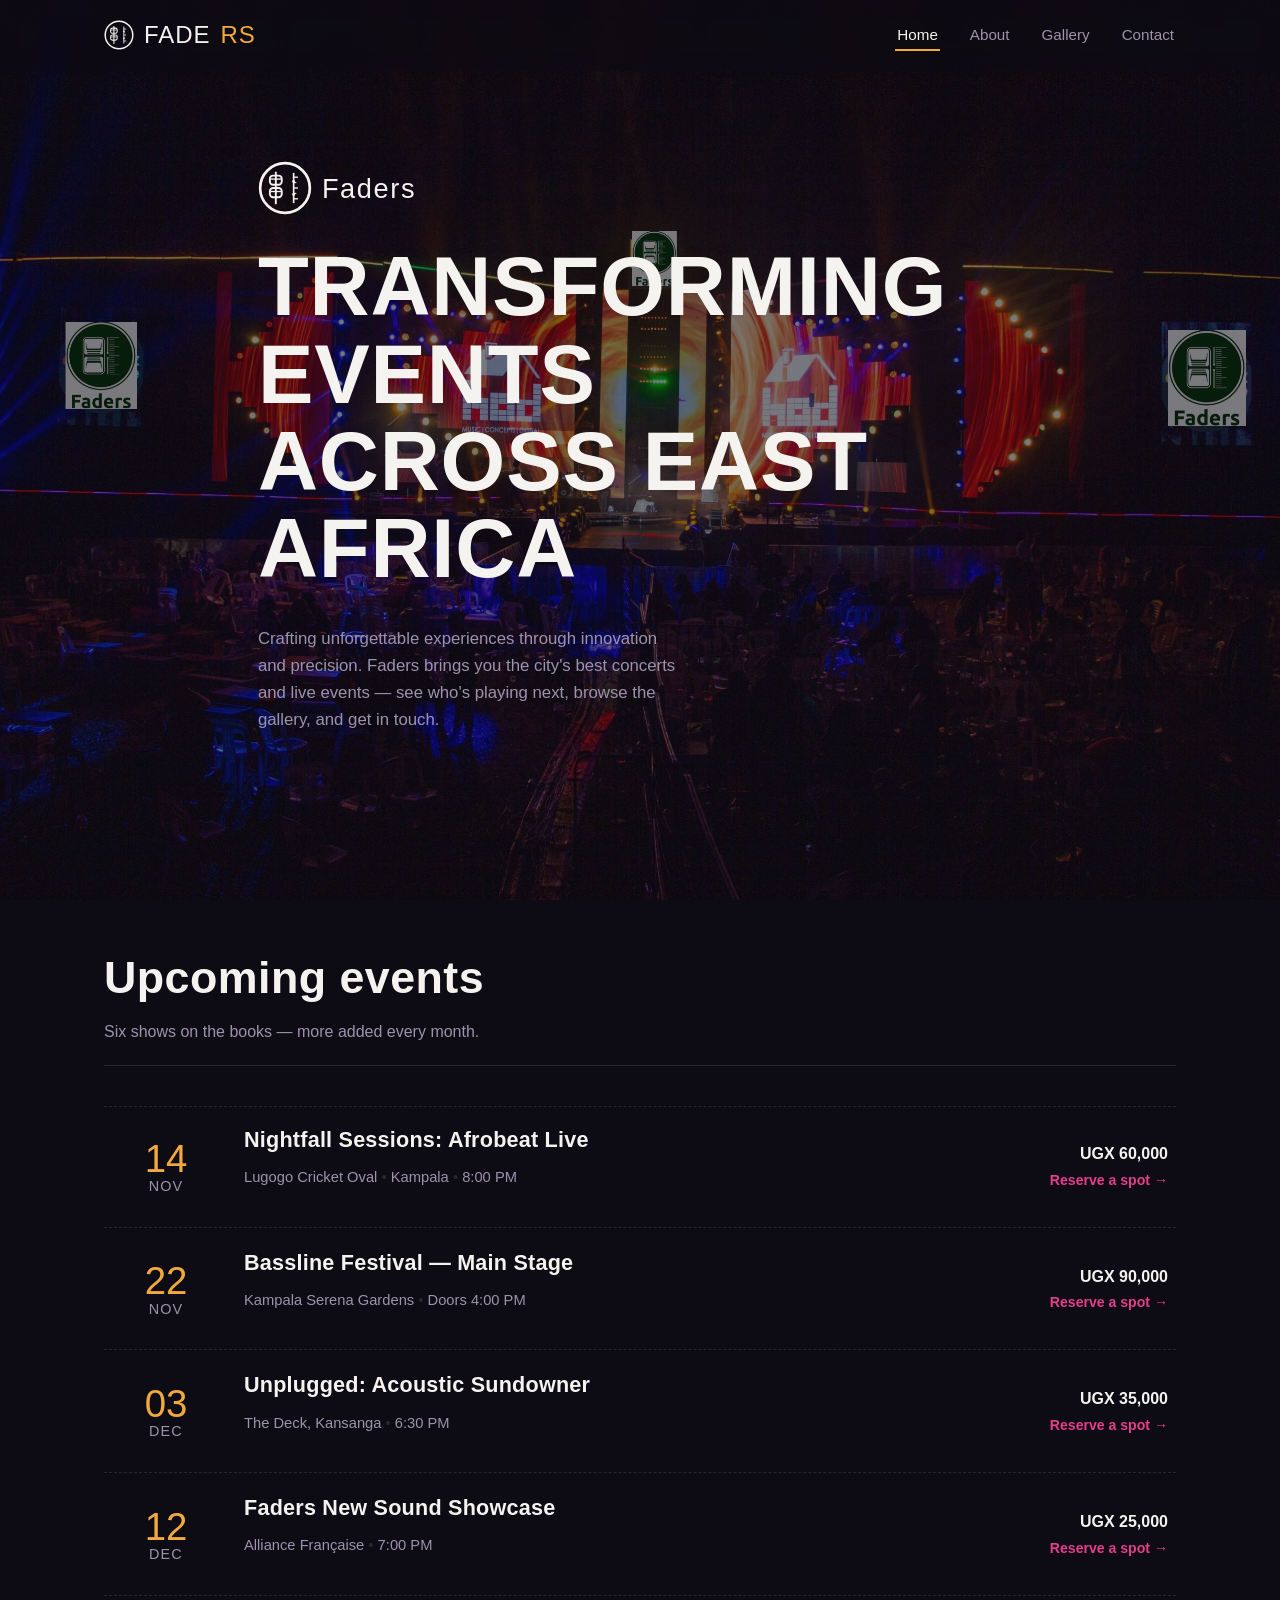
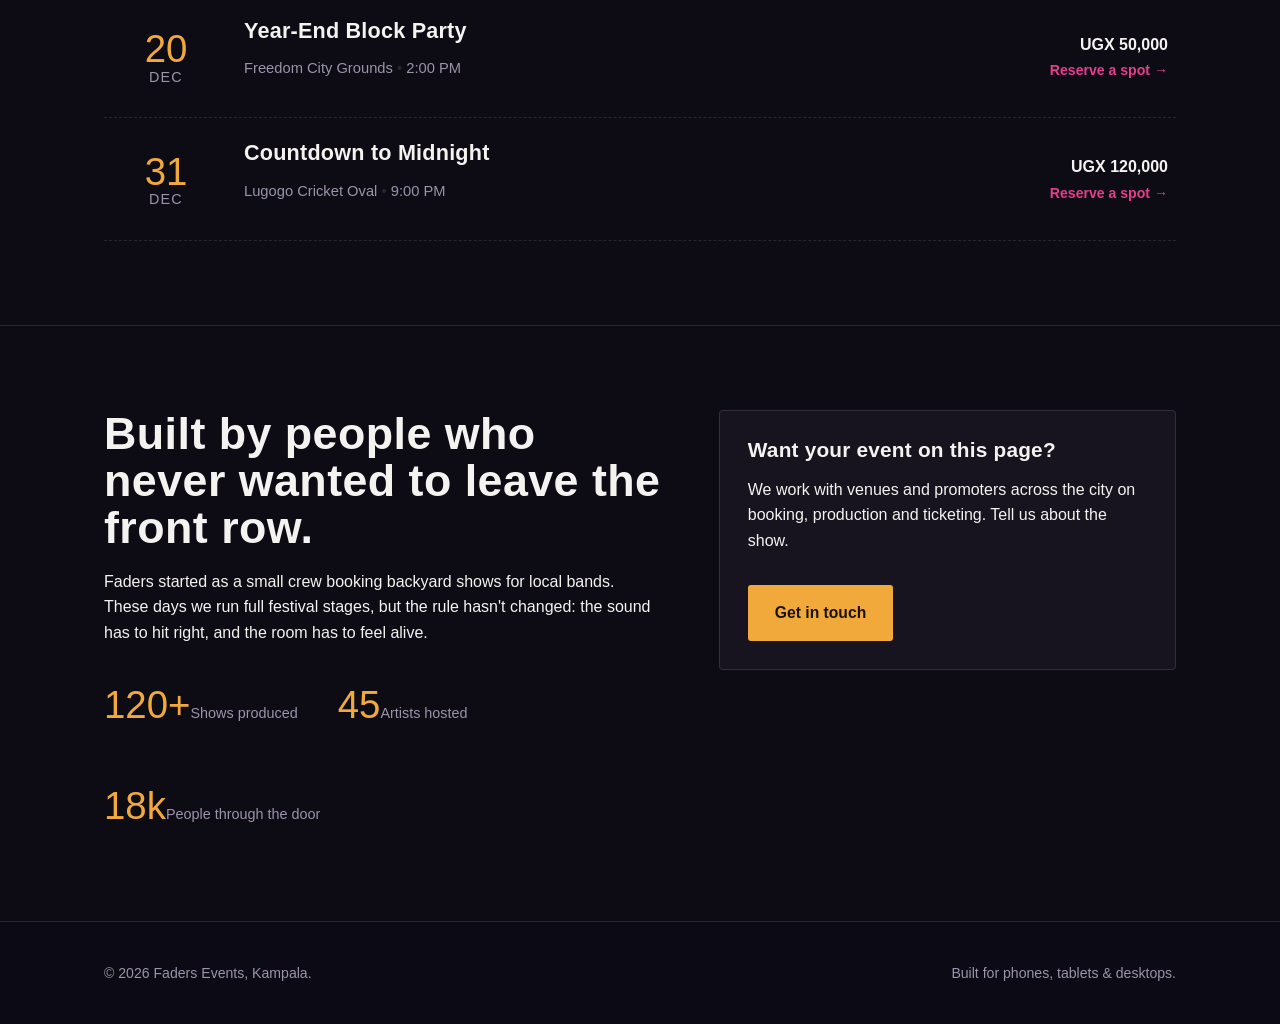
==== commit 97abcd0c: "Enhance Faders section with additional description Updated text for better clarity and added context" ====
--- a/index.html
+++ b/index.html
@@ -32,7 +32,7 @@
           <circle cx="66" cy="38" r="2.6" fill="currentColor"/>
           <circle cx="66" cy="62" r="2.6" fill="currentColor"/>
         </svg>
-        FADERS
+        FADE<span>RS</span>
       </a>
       <button class="nav-toggle" aria-label="Toggle menu" aria-expanded="false">
         <span></span><span></span><span></span>
@@ -69,7 +69,7 @@
           <span class="hero-badge-word">Faders</span>
         </div>
         <h1>Transforming events<br>across East Africa</h1>
-        <p class="lead">Crafting unforgettable experiences through innovation and precision.</p>
+        <p class="lead">Crafting unforgettable experiences through innovation and precision. Faders brings you the city's best concerts and live events — see who's playing next, browse the gallery, and get in touch.</p>
       </div>
     </section>
 
--- a/css/styles.css
+++ b/css/styles.css
@@ -169,23 +169,29 @@
   align-items:center;
   justify-content:center;
 }
-.hero .container{
-  text-align:center;
+.hero-row{
+  display:flex;
+  align-items:center;
+  justify-content:space-between;
+  gap: 48px;
+}
+.hero-content{
+  text-align:left;
   display:flex;
   flex-direction:column;
-  align-items:center;
+  align-items:flex-start;
 }
 .hero-badge{
   display:flex;
-  flex-direction:column;
   align-items:center;
   gap: 10px;
-  margin-bottom: 36px;
+  margin-bottom: 28px;
 }
 .hero-badge-mark{
-  width: 92px;
-  height: 92px;
-  color: var(--paper);
+  width: 54px;
+  height: 54px;
+  color: var(--paper);
+  flex-shrink:0;
 }
 .hero-badge-word{
   font-family:'Bebas Neue', sans-serif;
@@ -195,6 +201,36 @@
 }
 .hero h1{ max-width: 16ch; text-transform: uppercase; }
 .hero .lead{ margin-top: 18px; max-width: 46ch; }
+
+/* Shifts the hero's left edge closer to the browser edge than the
+   24px every other section uses — this is the knob to turn if you want
+   the headline to sit further left (lower number) or further right
+   (higher number, up to 24px to match the rest of the site). */
+.hero .container{
+  padding-left: 0px;
+}
+
+/* Right-side logo slot — empty (and invisible) until you add your own
+   image at images/logo.png; sized so a square or landscape logo both sit
+   nicely without stretching. */
+.hero-logo{
+  flex-shrink:0;
+  width: 180px;
+  max-width: 32vw;
+}
+.hero-logo img{
+  width:100%;
+  height:auto;
+}
+
+@media (max-width: 760px){
+  .hero-row{
+    flex-direction:column-reverse;
+    gap: 28px;
+    text-align:left;
+  }
+  .hero-logo{ width: 120px; max-width: 40vw; }
+}
 
 .btn{
   display:inline-flex; align-items:center; gap:8px;
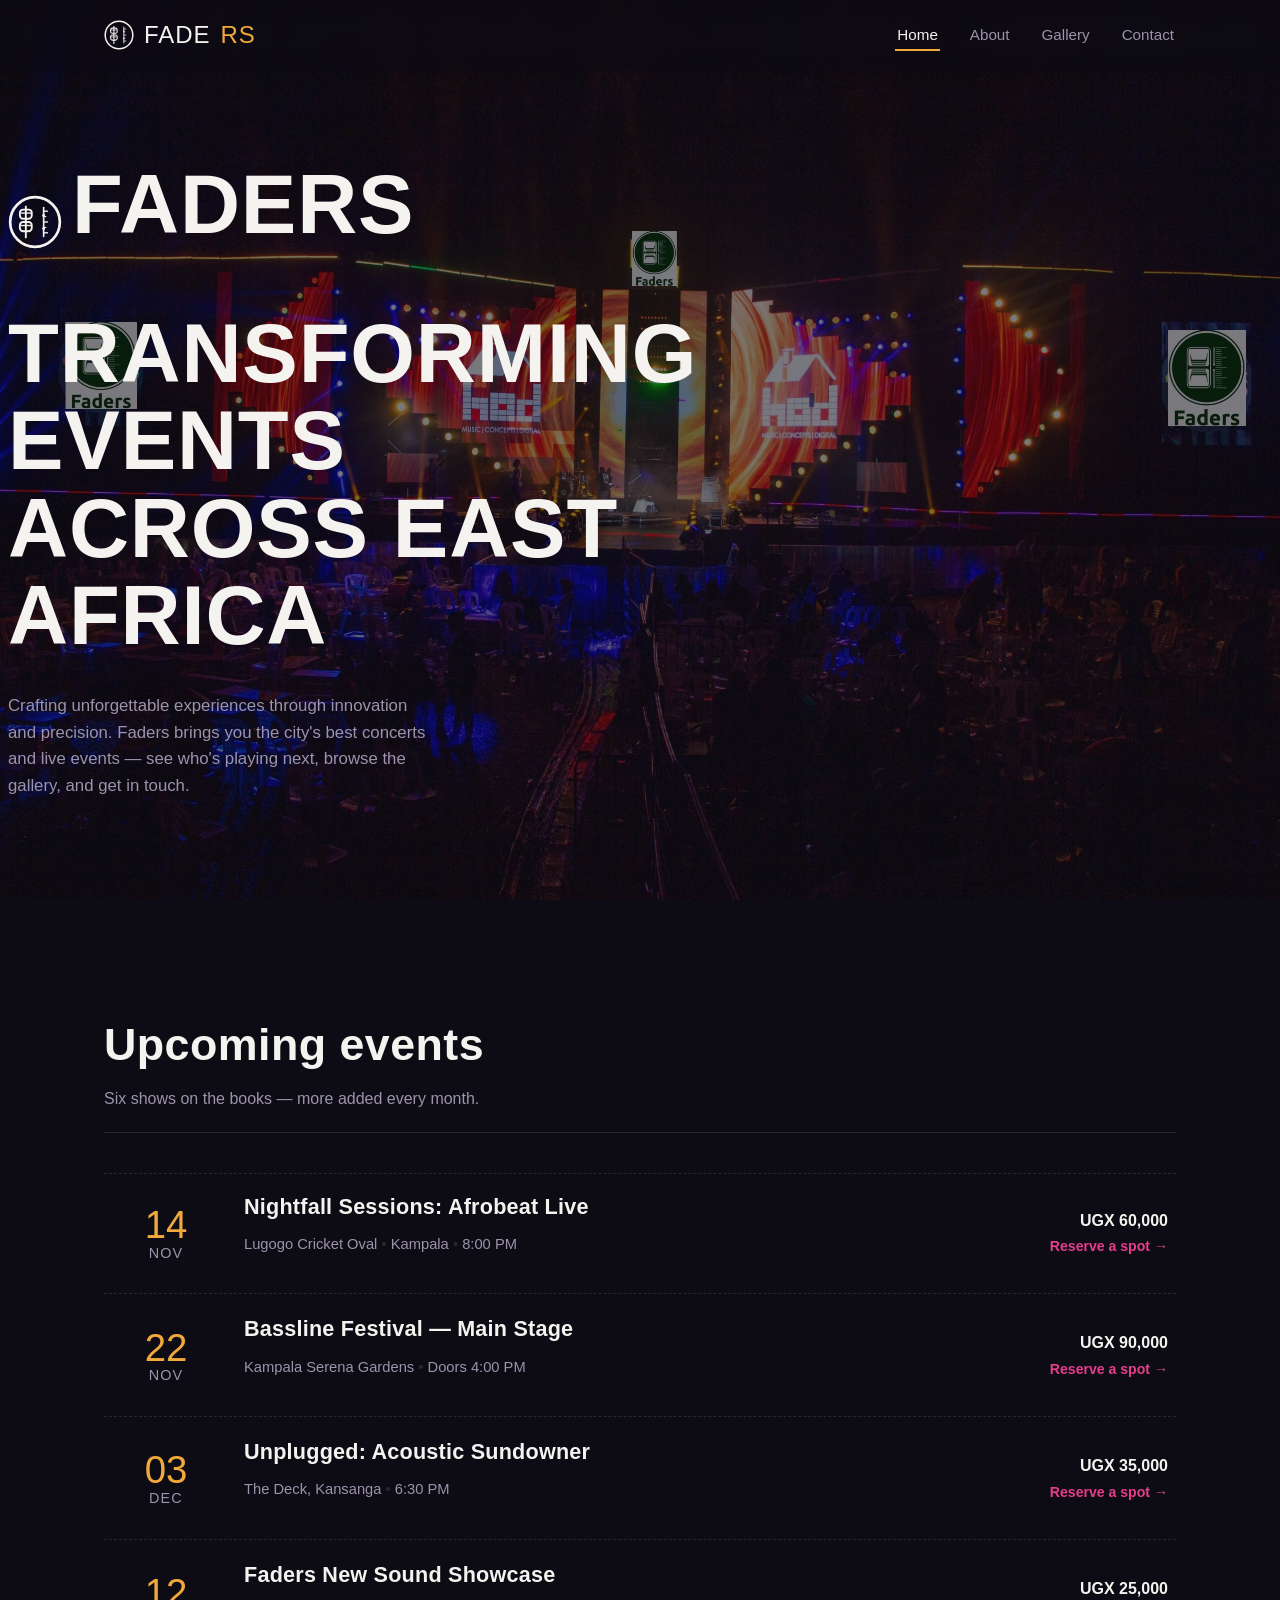
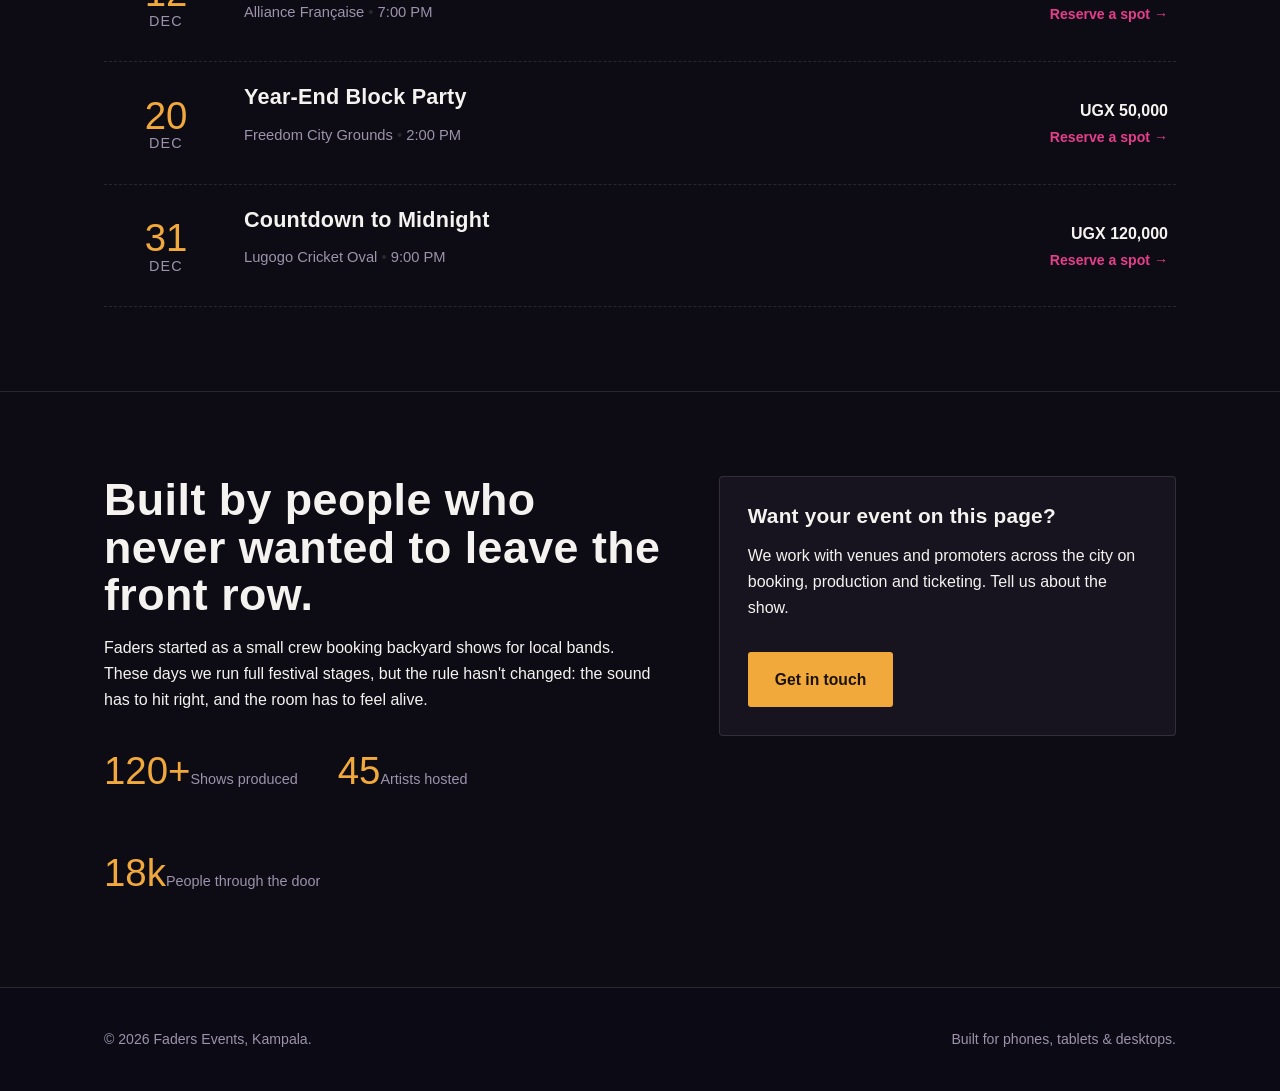
==== commit d6ed0c55: "Update index.html" ====
--- a/index.html
+++ b/index.html
@@ -66,7 +66,7 @@
             <circle cx="66" cy="38" r="2.6" fill="currentColor"/>
             <circle cx="66" cy="62" r="2.6" fill="currentColor"/>
           </svg>
-          <span class="hero-badge-word">Faders</span>
+          <span><h1>Faders</h1></span>
         </div>
         <h1>Transforming events<br>across East Africa</h1>
         <p class="lead">Crafting unforgettable experiences through innovation and precision. Faders brings you the city's best concerts and live events — see who's playing next, browse the gallery, and get in touch.</p>
--- a/css/styles.css
+++ b/css/styles.css
@@ -156,7 +156,7 @@
     linear-gradient(rgba(13,11,20,0.55), rgba(13,11,20,0.55)),
     url("../images/hero-bg.jpg");
   background-repeat: no-repeat;
-  background-position: center;
+  background-position: center top;
   background-size: cover;
 }
 
@@ -207,7 +207,9 @@
    the headline to sit further left (lower number) or further right
    (higher number, up to 24px to match the rest of the site). */
 .hero .container{
-  padding-left: 0px;
+  max-width: none;
+  margin-left: 0;
+  padding-left: 8px;
 }
 
 /* Right-side logo slot — empty (and invisible) until you add your own
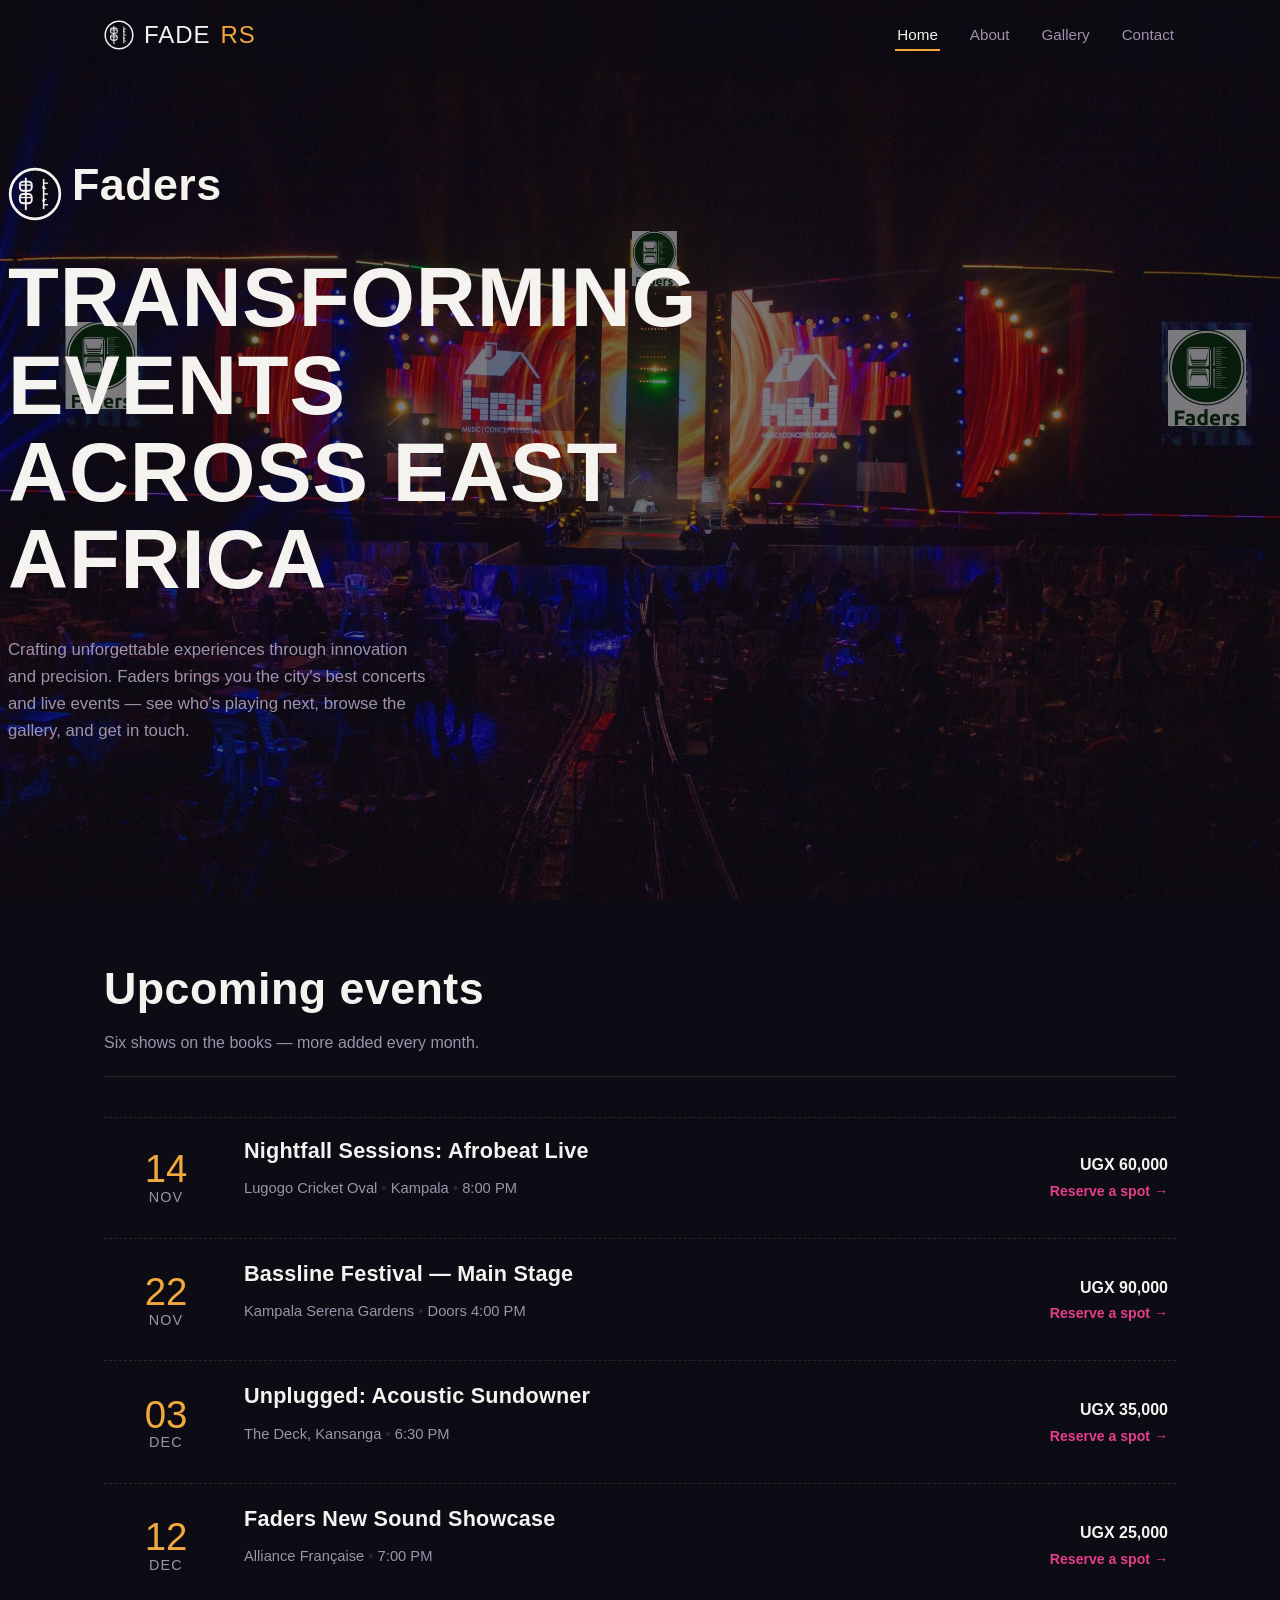
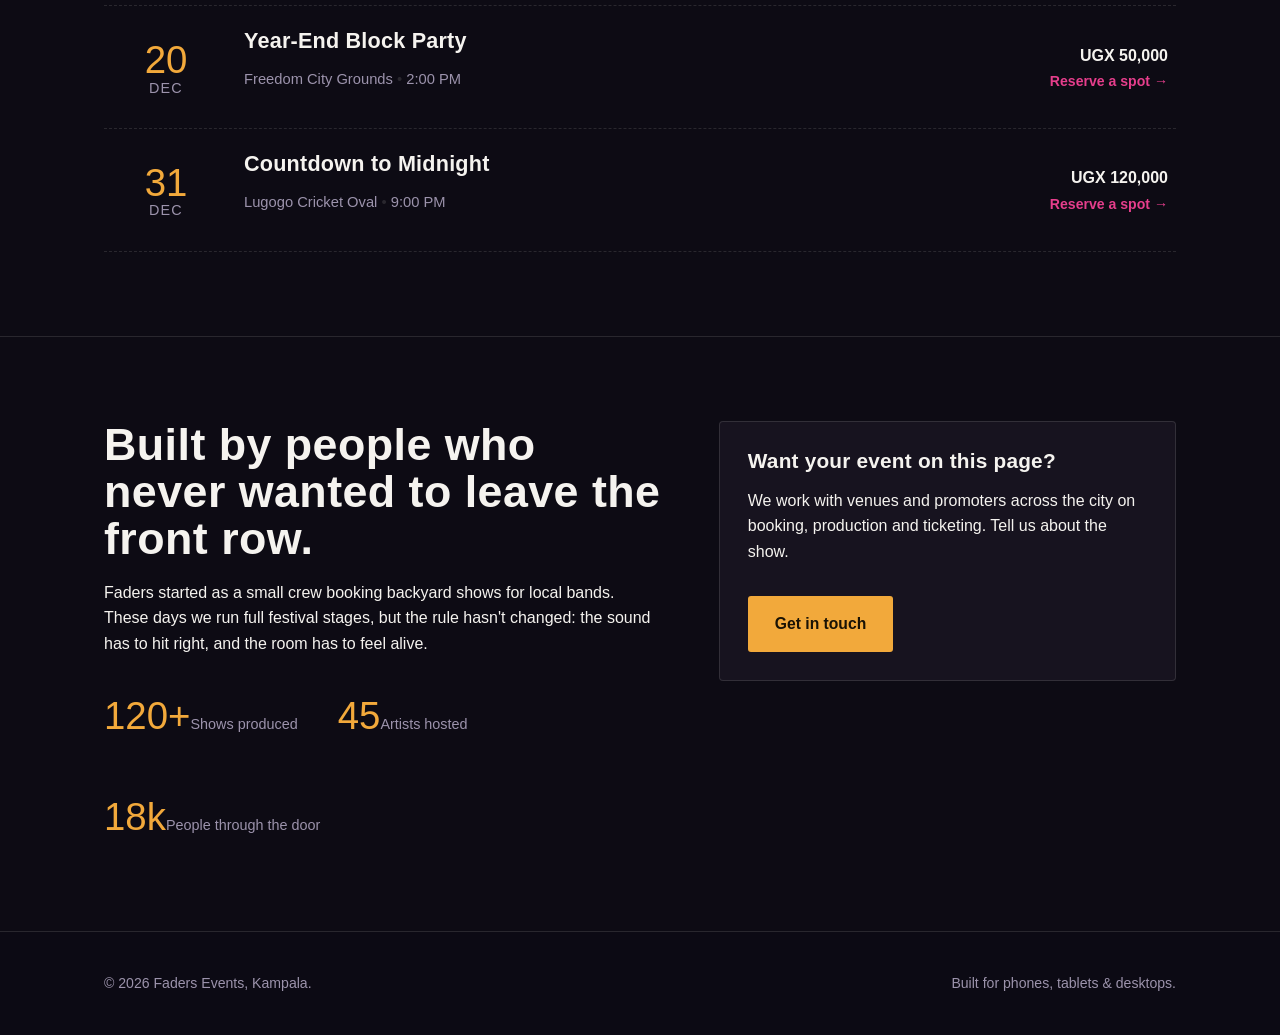
==== commit d276377c: "Update index.html" ====
--- a/index.html
+++ b/index.html
@@ -66,7 +66,7 @@
             <circle cx="66" cy="38" r="2.6" fill="currentColor"/>
             <circle cx="66" cy="62" r="2.6" fill="currentColor"/>
           </svg>
-          <span><h1>Faders</h1></span>
+          <span><h2>Faders</h2></span>
         </div>
         <h1>Transforming events<br>across East Africa</h1>
         <p class="lead">Crafting unforgettable experiences through innovation and precision. Faders brings you the city's best concerts and live events — see who's playing next, browse the gallery, and get in touch.</p>
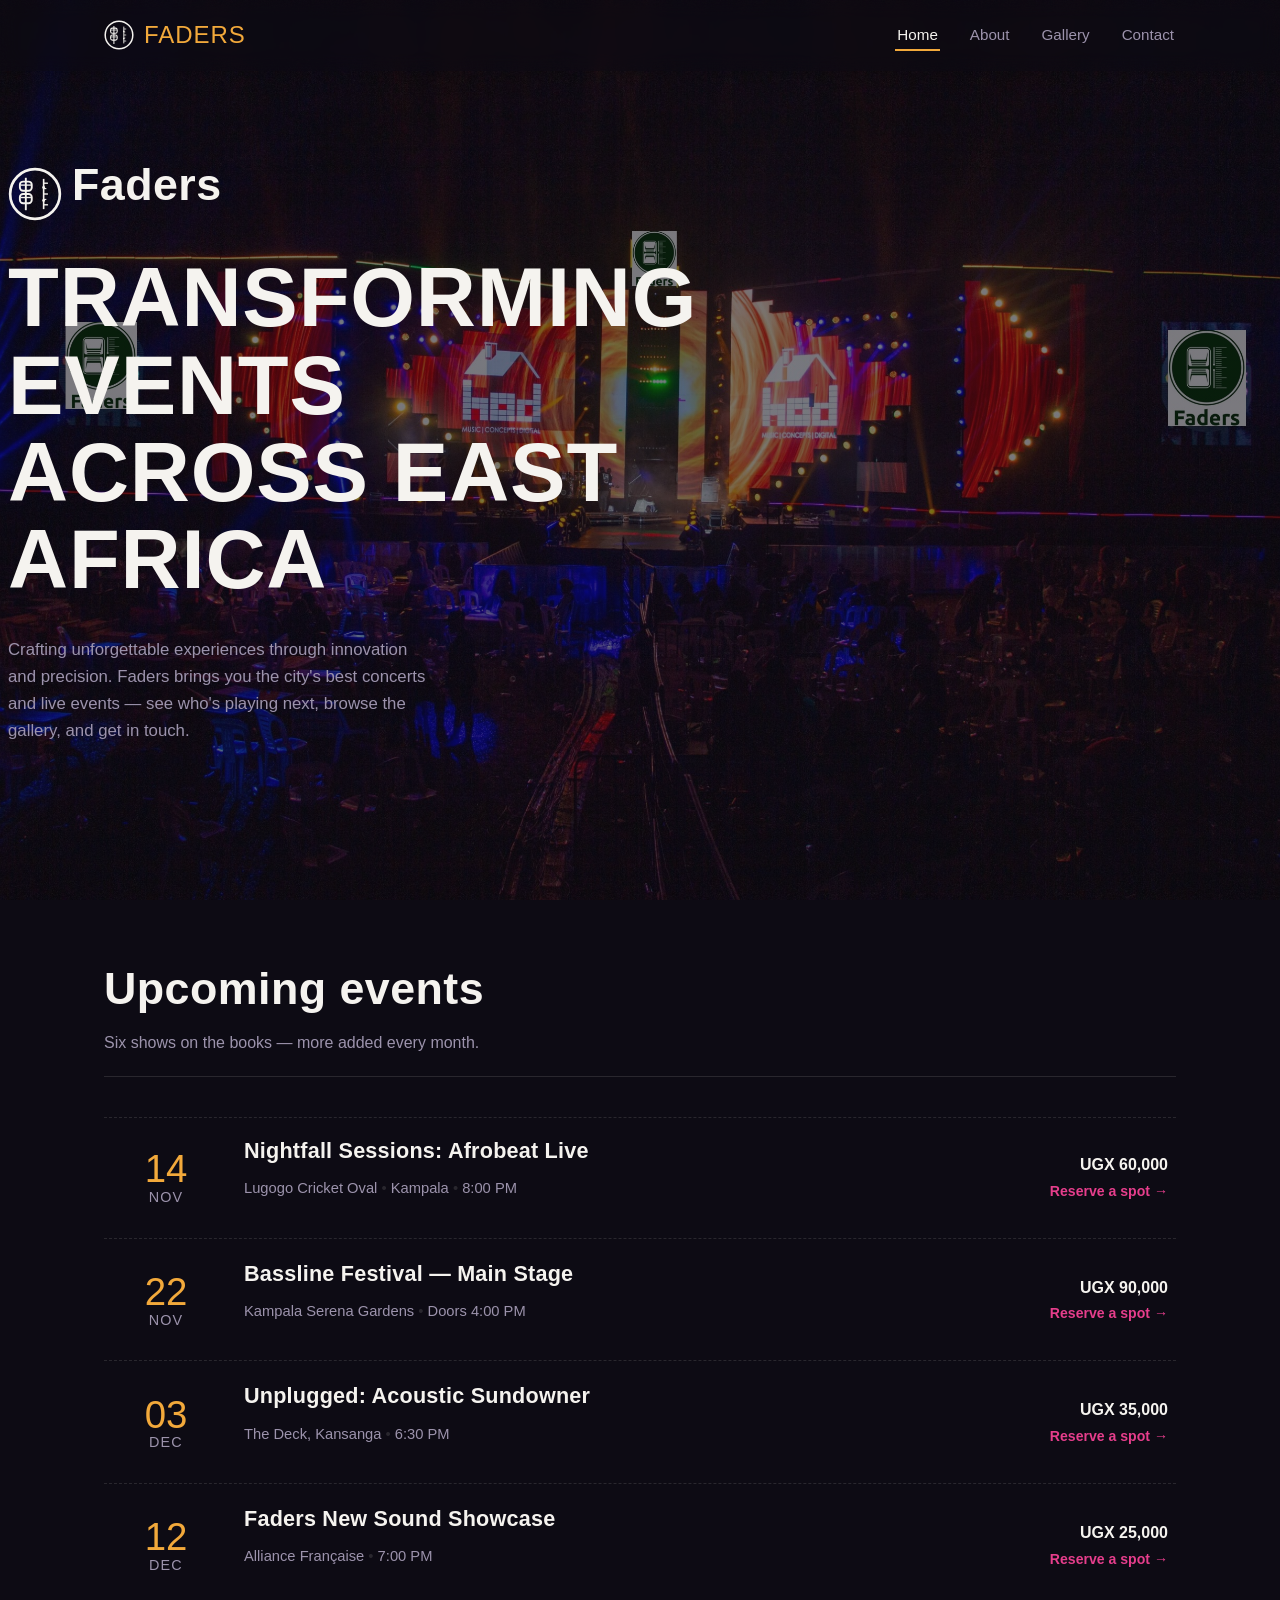
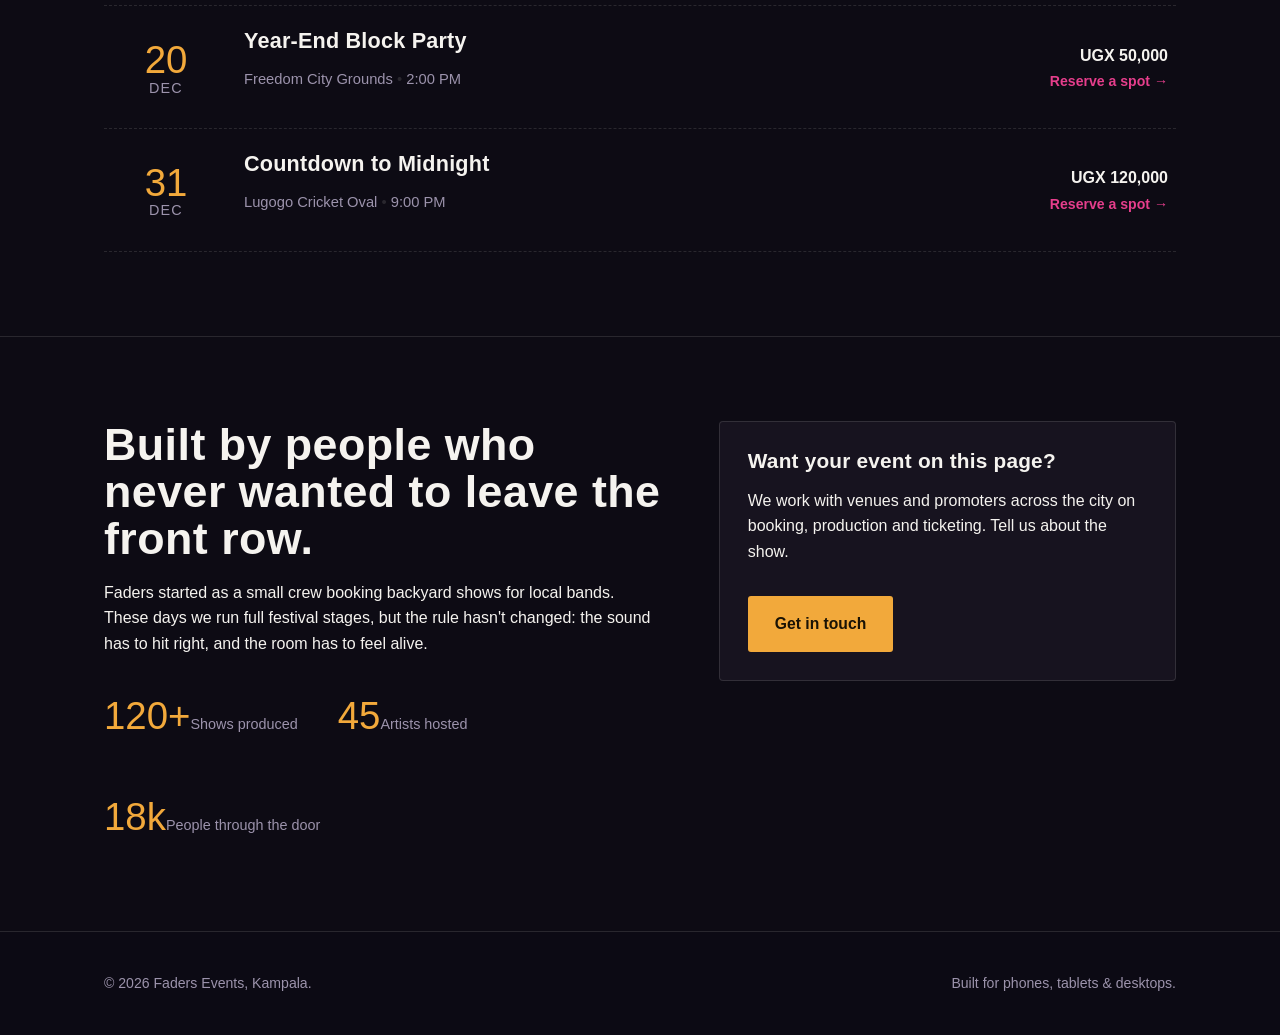
==== commit b35f0e9d: "Update index.html" ====
--- a/index.html
+++ b/index.html
@@ -32,7 +32,7 @@
           <circle cx="66" cy="38" r="2.6" fill="currentColor"/>
           <circle cx="66" cy="62" r="2.6" fill="currentColor"/>
         </svg>
-        FADE<span>RS</span>
+        <span>FADERS</span>
       </a>
       <button class="nav-toggle" aria-label="Toggle menu" aria-expanded="false">
         <span></span><span></span><span></span>
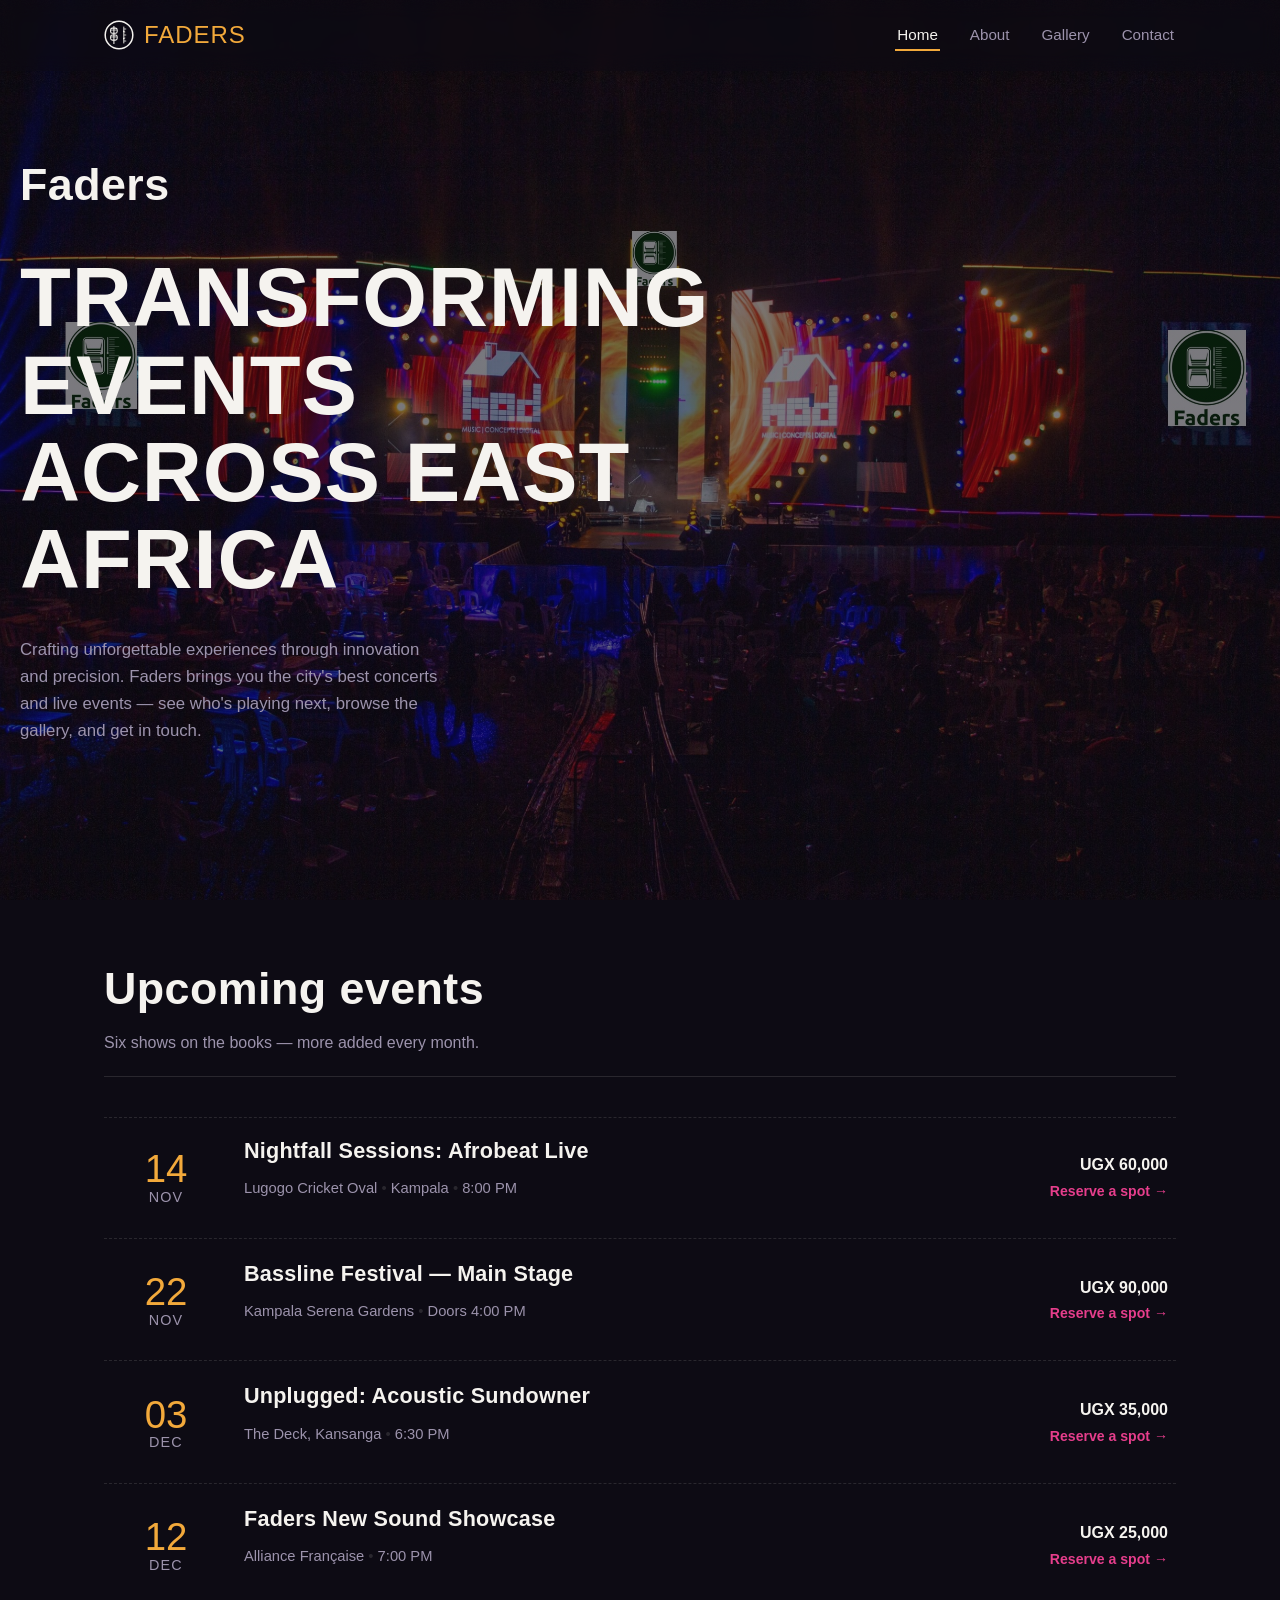
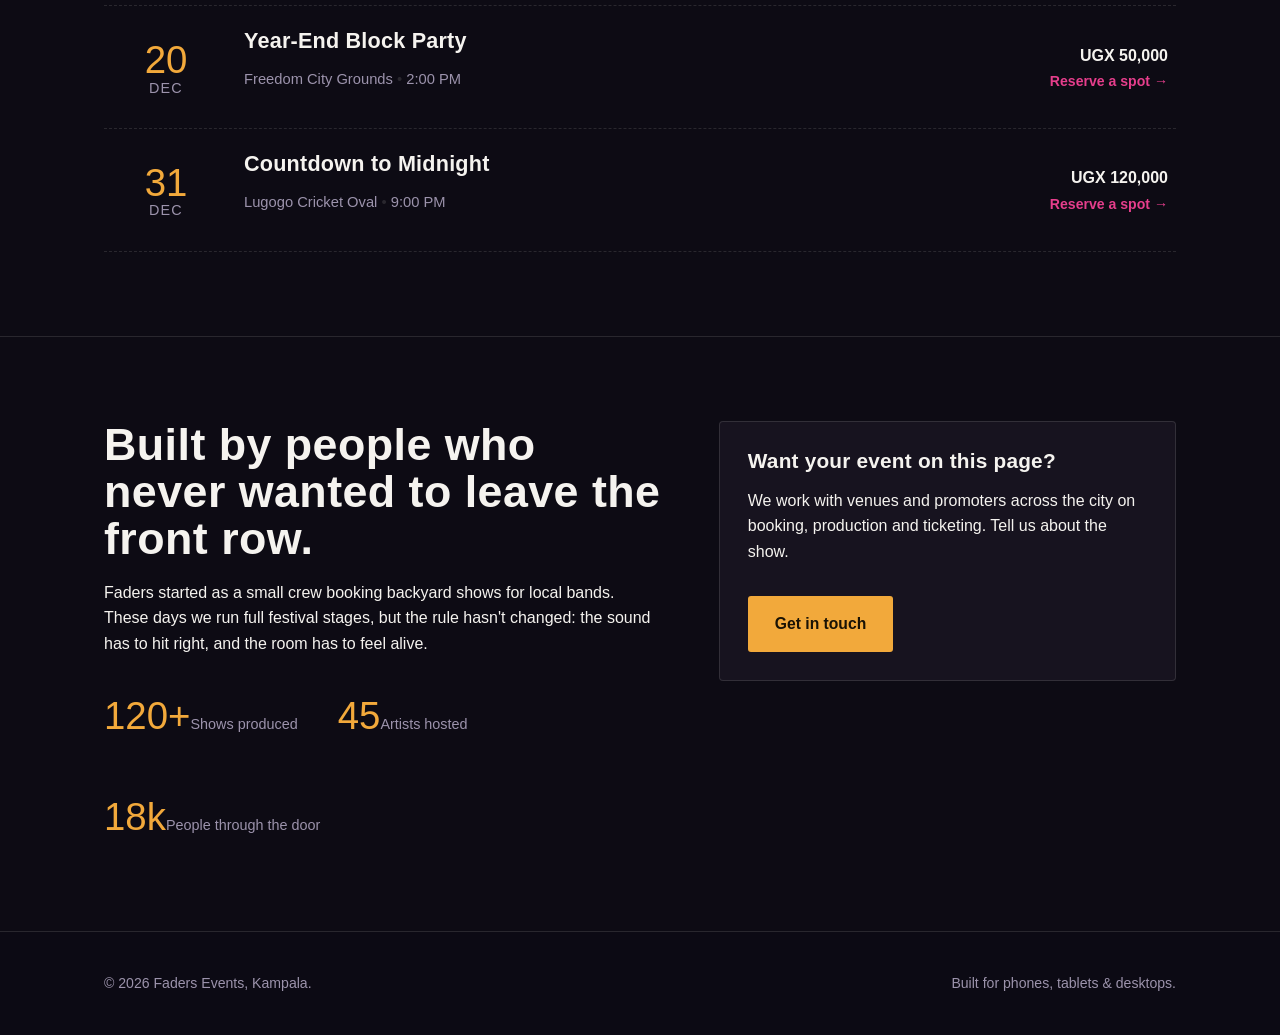
==== commit 6a422209: "Update index.html" ====
--- a/index.html
+++ b/index.html
@@ -50,22 +50,7 @@
     <section class="hero">
       <div class="container">
         <div class="hero-badge">
-          <svg class="hero-badge-mark" viewBox="0 0 100 100" aria-hidden="true" focusable="false">
-            <circle cx="50" cy="50" r="46" fill="none" stroke="currentColor" stroke-width="5"/>
-            <line x1="33" y1="20" x2="33" y2="80" stroke="currentColor" stroke-width="3.5"/>
-            <rect x="22" y="27" width="22" height="17" rx="6" fill="none" stroke="currentColor" stroke-width="3.5"/>
-            <line x1="23.5" y1="33.5" x2="42.5" y2="33.5" stroke="currentColor" stroke-width="2.5"/>
-            <rect x="22" y="50" width="22" height="17" rx="6" fill="none" stroke="currentColor" stroke-width="3.5"/>
-            <line x1="23.5" y1="56.5" x2="42.5" y2="56.5" stroke="currentColor" stroke-width="2.5"/>
-            <line x1="66" y1="22" x2="66" y2="78" stroke="currentColor" stroke-width="3"/>
-            <line x1="66" y1="30" x2="74" y2="30" stroke="currentColor" stroke-width="2.5"/>
-            <line x1="66" y1="40" x2="71" y2="40" stroke="currentColor" stroke-width="2"/>
-            <line x1="66" y1="50" x2="74" y2="50" stroke="currentColor" stroke-width="2.5"/>
-            <line x1="66" y1="60" x2="71" y2="60" stroke="currentColor" stroke-width="2"/>
-            <line x1="66" y1="70" x2="74" y2="70" stroke="currentColor" stroke-width="2.5"/>
-            <circle cx="66" cy="38" r="2.6" fill="currentColor"/>
-            <circle cx="66" cy="62" r="2.6" fill="currentColor"/>
-          </svg>
+          
           <span><h2>Faders</h2></span>
         </div>
         <h1>Transforming events<br>across East Africa</h1>
--- a/css/styles.css
+++ b/css/styles.css
@@ -156,7 +156,7 @@
     linear-gradient(rgba(13,11,20,0.55), rgba(13,11,20,0.55)),
     url("../images/hero-bg.jpg");
   background-repeat: no-repeat;
-  background-position: center top;
+  background-position: center;
   background-size: cover;
 }
 
@@ -209,7 +209,7 @@
 .hero .container{
   max-width: none;
   margin-left: 0;
-  padding-left: 8px;
+  padding-left: 20px;
 }
 
 /* Right-side logo slot — empty (and invisible) until you add your own
@@ -308,6 +308,50 @@
   .about-grid{ grid-template-columns: 1fr; }
 }
 
+/* ---------- Selected work (case-study cards) ---------- */
+.work-grid{
+  display:grid;
+  grid-template-columns: 1fr 1fr;
+  gap: 52px 40px;
+}
+.work-item h3{
+  text-transform:uppercase;
+  font-size: 1.55rem;
+  letter-spacing: 0.02em;
+  margin-bottom: 10px;
+}
+.work-item p{
+  color: var(--muted);
+  margin-bottom: 18px;
+  max-width: none;
+}
+.work-photo{
+  position:relative;
+  overflow:hidden;
+  border-radius: 14px;
+  border: 1px solid var(--line);
+  cursor:pointer;
+  background: var(--ink-raised);
+}
+.work-photo img{
+  width:100%;
+  height:auto;
+  display:block;
+  transition: transform .4s ease, filter .4s ease;
+  filter: grayscale(0.15) contrast(1.05);
+}
+.work-photo:hover img{
+  transform: scale(1.06);
+  filter: grayscale(0) contrast(1.1);
+}
+
+@media (max-width: 760px){
+  .work-grid{
+    grid-template-columns: 1fr;
+    gap: 36px;
+  }
+}
+
 /* ---------- Gallery ---------- */
 .filter-bar{
   display:flex; gap:10px; flex-wrap:wrap; margin-bottom: 32px;
